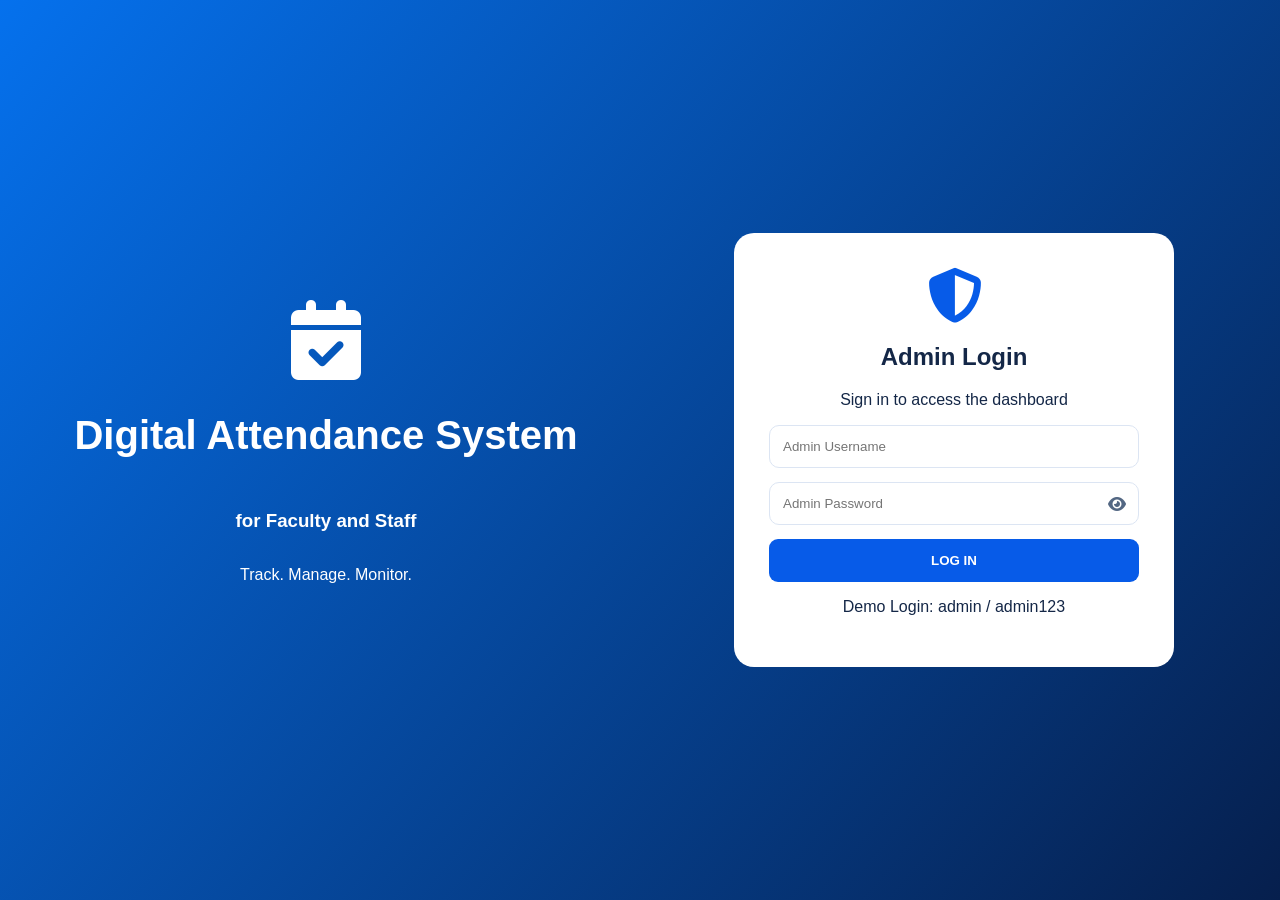
==== index.html @ ff3198ef "Create index.html" ====
<!DOCTYPE html>
<html lang="en">
<head>
<meta charset="UTF-8">
<meta name="viewport" content="width=device-width, initial-scale=1.0">
<title>Digital Attendance System</title>
<link rel="stylesheet" href="https://cdnjs.cloudflare.com/ajax/libs/font-awesome/6.5.0/css/all.min.css">

<style>
*{box-sizing:border-box}
body{margin:0;font-family:Arial;background:#f3f6fc;color:#142747}
button{cursor:pointer;border:0;border-radius:9px;padding:12px;font-weight:bold}
.hidden{display:none!important}
:root{--blue:#075be8;--navy:#071d3b;--border:#dce5f3}

.login-page{min-height:100vh;display:grid;grid-template-columns:1fr 1fr;background:linear-gradient(130deg,#0571ed,#061f4d);padding:24px;gap:24px}
.login-brand{display:flex;flex-direction:column;justify-content:center;align-items:center;text-align:center;color:white;padding:30px}
.login-brand i{font-size:80px}
.login-brand h1{font-size:40px}
.login-card{width:min(440px,100%);background:white;padding:35px;border-radius:20px;text-align:center}
.login-panel{display:flex;align-items:center;justify-content:center}
.field{position:relative;margin:14px 0}
.field input,.field select{width:100%;padding:13px;border:1px solid var(--border);border-radius:10px}
.eye{position:absolute;right:13px;top:14px;cursor:pointer;color:#536783}
.login-submit{width:100%;background:var(--blue);color:white;padding:14px}

.app{min-height:100vh;display:flex}
.sidebar{width:245px;background:var(--navy);color:white;display:flex;flex-direction:column;padding:16px 12px}
.logo{text-align:center;padding:10px 8px 24px}
.logo i{font-size:42px;color:#8dc6ff}
.nav{display:grid;gap:7px}
.nav button{background:transparent;color:white;text-align:left}
.nav button.active,.nav button:hover{background:var(--blue)}
.logout{margin-top:20px}
.main{flex:1;min-width:0}
.topbar{height:62px;background:white;border-bottom:1px solid var(--border);display:flex;justify-content:space-between;align-items:center;padding:0 24px}
.page{padding:24px}
.banner{background:linear-gradient(110deg,#fff,#e2efff);border-radius:16px;padding:25px;margin-bottom:20px}
.stats{display:grid;grid-template-columns:repeat(4,1fr);gap:14px;margin-bottom:20px}
.stat{padding:20px;border-radius:14px;text-align:center;background:#e4efff}
.stat i{font-size:30px;color:var(--blue)}
.stat strong{font-size:28px}
.stat.green{background:#dff7ec}
.stat.red{background:#ffeaec}
.stat.purple{background:#eee7ff}
.quick,.panel{background:white;border:1px solid var(--border);border-radius:14px;padding:22px}
.quick-buttons{display:grid;grid-template-columns:repeat(3,1fr);gap:12px}
.quick-buttons button{background:#eaf2ff;color:#174178}
.form-grid{display:grid;grid-template-columns:1fr 1fr;gap:16px}
.form-label{display:block;font-weight:bold;font-size:13px;margin-bottom:7px}
.actions{margin-top:20px;display:flex;gap:10px}
.primary{background:var(--blue);color:white}
.secondary{background:white;border:1px solid #b9c8dd}
.attendance-box{max-width:800px;margin:30px auto;text-align:center;background:white;border:1px solid var(--border);border-radius:20px;padding:32px}
.clock{font-size:56px;color:var(--blue)}
.time-buttons{display:grid;grid-template-columns:1fr 1fr;gap:14px;margin-top:18px}
.time-buttons button{padding:22px;font-size:20px}
.timein{background:#0ca653;color:white}
.timeout{background:var(--blue);color:white}
.departments{display:grid;grid-template-columns:repeat(3,1fr);gap:16px}
.folder{background:white;border:1px solid var(--border);border-radius:14px;padding:22px;text-align:center}
.folder i{font-size:54px;color:#f2b52c}
.folder:hover{border-color:var(--blue)}
.filter{display:flex;gap:12px;align-items:center;margin:18px 0}
.filter input{padding:10px;border:1px solid var(--border);border-radius:8px}
.back{background:#eaf1ff;color:#164a99}
table{width:100%;border-collapse:collapse;background:white}
th,td{padding:12px;border-bottom:1px solid #e8eef7;text-align:left}
th{background:#eaf2ff}
.table-wrap{overflow-x:auto;border:1px solid var(--border);border-radius:12px}
.empty{text-align:center;padding:25px;color:#72819a}
.toast{position:fixed;right:20px;bottom:20px;background:#09244b;color:white;padding:14px;border-radius:10px}

@media(max-width:900px){
.login-page{grid-template-columns:1fr}
.stats{grid-template-columns:repeat(2,1fr)}
.departments{grid-template-columns:repeat(2,1fr)}
}
@media(max-width:620px){
.app{display:block}
.sidebar{width:100%}
.stats,.departments,.form-grid,.quick-buttons,.time-buttons{grid-template-columns:1fr}
}
</style>
</head>

<body>

<!-- ADMIN LOGIN -->
<section id="loginPage" class="login-page">
<div class="login-brand">
<i class="fa-solid fa-calendar-check"></i>
<h1>Digital Attendance System</h1>
<h3>for Faculty and Staff</h3>
<p>Track. Manage. Monitor.</p>
</div>

<div class="login-panel">
<form id="loginForm" class="login-card">
<i class="fa-solid fa-shield-halved" style="font-size:55px;color:#075be8"></i>
<h2>Admin Login</h2>
<p>Sign in to access the dashboard</p>

<div class="field">
<input id="adminUser" placeholder="Admin Username" required>
</div>

<div class="field">
<input id="adminPass" type="password" placeholder="Admin Password" required>
<i class="fa-solid fa-eye eye" onclick="toggleEye('adminPass',this)"></i>
</div>

<button class="login-submit">LOG IN</button>
<p>Demo Login: admin / admin123</p>
</form>
</div>
</section>

<!-- SYSTEM -->
<section id="app" class="app hidden">

<aside class="sidebar">
<div class="logo">
<i class="fa-solid fa-graduation-cap"></i>
<h3>Digital Attendance System</h3>
<small>Admin Panel</small>
</div>

<nav class="nav">
<button class="active" onclick="showPage('dashboard',this)">🏠 Home</button>
<button onclick="showPage('registration',this)">👤 Employee Registration</button>
<button onclick="showPage('attendance',this)">📋 Attendance Record</button>
<button onclick="showPage('monthly',this)">📅 Monthly Record</button>
<button class="logout" onclick="logout()">🚪 Log Out</button>
</nav>
</aside>

<main class="main">

<header class="topbar">
<strong>Digital Attendance System</strong>
<span id="todayLabel"></span>
</header>

<!-- DASHBOARD -->
<section id="dashboard" class="page">

<div class="banner">
<h1>Welcome, Admin!</h1>
<p>Here's today's attendance overview.</p>
</div>

<div class="stats">
<div class="stat">
<i class="fa-solid fa-users"></i>
<h4>Employees</h4>
<strong id="countEmployees">0</strong>
</div>

<div class="stat green">
<i class="fa-solid fa-circle-check"></i>
<h4>Present</h4>
<strong id="countPresent">0</strong>
</div>

<div class="stat red">
<i class="fa-solid fa-circle-xmark"></i>
<h4>Absent</h4>
<strong id="countAbsent">0</strong>
</div>

<div class="stat purple">
<i class="fa-solid fa-clock"></i>
<h4>On Time</h4>
<strong id="countOnTime">0</strong>
</div>
</div>

<div class="quick">
<h2>Quick Actions</h2>
<div class="quick-buttons">
<button onclick="showPage('registration')">Register Employee</button>
<button onclick="showPage('attendance')">View Attendance</button>
<button onclick="showPage('monthly')">View Monthly Record</button>
</div>
</div>
</section>

<!-- EMPLOYEE REGISTRATION -->
<section id="registration" class="page hidden">

<h1>Employee Registration</h1>
<p>Add new faculty or staff member</p>

<form id="employeeForm" class="panel">

<div class="form-grid">

<div>
<label class="form-label">Employee ID *</label>
<div class="field">
<input id="empId" required placeholder="Enter Employee ID">
</div>
</div>

<div>
<label class="form-label">Full Name *</label>
<div class="field">
<input id="empName" required placeholder="Enter Full Name">
</div>
</div>

<div>
<label class="form-label">Password *</label>
<div class="field">
<input id="empPassword" type="password" required placeholder="Enter Password">
<i class="fa-solid fa-eye eye" onclick="toggleEye('empPassword',this)"></i>
</div>
</div>

<div>
<label class="form-label">Position *</label>
<div class="field">
<select id="empPosition" required>
<option value="">Select Position</option>
<option>Faculty</option>
<option>Staff</option>
</select>
</div>
</div>

<div>
<label class="form-label">Department *</label>
<div class="field">
<select id="empDepartment" required>
<option value="">Select Department</option>
<option>BSCRIM</option>
<option>BSIT</option>
<option>BSHM</option>
<option>BSED</option>
<option>BSBA</option>
<option>BEED</option>
</select>
</div>
</div>

</div>

<div class="actions">
<button class="primary">Save Employee</button>
<button type="reset" class="secondary">Cancel</button>
</div>
</form>
</section>

<!-- TIME IN / TIME OUT -->
<section id="timePage" class="page hidden">
<div class="attendance-box">
<i class="fa-solid fa-clock clock"></i>
<h1>Employee Attendance</h1>
<h3>Time In and Time Out</h3>

<div class="form-grid">
<div class="field">
<input id="timeEmpId" placeholder="Employee ID">
</div>

<div class="field">
<input id="timePassword" type="password" placeholder="Password">
<i class="fa-solid fa-eye eye" onclick="toggleEye('timePassword',this)"></i>
</div>
</div>

<div class="time-buttons">
<button class="timein" onclick="punch('in')">TIME IN</button>
<button class="timeout" onclick="punch('out')">TIME OUT</button>
</div>
</div>
</section>

<!-- ATTENDANCE RECORD -->
<section id="attendance" class="page hidden">
<h1>Attendance Record</h1>
<p>Click a department folder to view its records</p>

<div id="attendanceFolders" class="departments"></div>

<div id="attendanceSub" class="hidden">
<button class="back" onclick="backFolders('attendance')">⬅ Back to Departments</button>

<h2 id="attendanceTitle"></h2>

<div class="filter">
<label>Select Date:</label>
<input id="attendanceDate" type="date" onchange="renderAttendanceTable()">
</div>

<div id="attendanceTable" class="table-wrap"></div>
</div>
</section>

<!-- MONTHLY RECORD -->
<section id="monthly" class="page hidden">
<h1>Monthly Record</h1>
<p>Click a department folder to view monthly attendance</p>

<div id="monthlyFolders" class="departments"></div>

<div id="monthlySub" class="hidden">
<button class="back" onclick="backFolders('monthly')">⬅ Back to Departments</button>

<h2 id="monthlyTitle"></h2>

<div class="filter">
<label>Select Month:</label>
<input id="monthlyDate" type="month" onchange="renderMonthlyTable()">
</div>

<div id="monthlyTable" class="table-wrap"></div>
</div>
</section>

</main>
</section>

<div id="toast" class="toast hidden"></div>

<script>
const DEPARTMENTS=['BSCRIM','BSIT','BSHM','BSED','BSBA','BEED'];

function read(key){
return JSON.parse(localStorage.getItem(key)||'[]');
}

function save(key,value){
localStorage.setItem(key,JSON.stringify(value));
}

let selectedAttendanceDept='';
let selectedMonthlyDept='';

function today(){
let d=new Date();
return d.getFullYear()+'-'+String(d.getMonth()+1).padStart(2,'0')+'-'+String(d.getDate()).padStart(2,'0');
}

document.getElementById('todayLabel').textContent=new Date().toLocaleDateString();
document.getElementById('attendanceDate').value=today();
document.getElementById('monthlyDate').value=today().slice(0,7);

function toast(message){
let t=document.getElementById('toast');
t.textContent=message;
t.classList.remove('hidden');
setTimeout(()=>t.classList.add('hidden'),2500);
}

function toggleEye(id,icon){
let input=document.getElementById(id);
input.type=input.type==='password'?'text':'password';
icon.classList.toggle('fa-eye');
icon.classList.toggle('fa-eye-slash');
}

document.getElementById('loginForm').addEventListener('submit',function(e){
e.preventDefault();

if(document.getElementById('adminUser').value==='admin' &&
document.getElementById('adminPass').value==='admin123'){

document.getElementById('loginPage').classList.add('hidden');
document.getElementById('app').classList.remove('hidden');
refreshDashboard();
toast('Welcome Admin!');

}else{
toast('Invalid username or password');
}
});

function logout(){
document.getElementById('app').classList.add('hidden');
document.getElementById('loginPage').classList.remove('hidden');
document.getElementById('loginForm').reset();
}

function showPage(id,btn){
document.querySelectorAll('.main .page').forEach(p=>p.classList.add('hidden'));
document.getElementById(id).classList.remove('hidden');

document.querySelectorAll('.nav button').forEach(b=>b.classList.remove('active'));
if(btn)btn.classList.add('active');

if(id==='attendance')buildFolders('attendance');
if(id==='monthly')buildFolders('monthly');
if(id==='dashboard')refreshDashboard();
}

document.getElementById('employeeForm').addEventListener('submit',function(e){
e.preventDefault();

let employees=read('das_employees');
let id=document.getElementById('empId').value.trim();

if(employees.some(x=>x.id===id)){
toast('Employee ID already exists');
return;
}

employees.push({
id:id,
name:document.getElementById('empName').value.trim(),
password:document.getElementById('empPassword').value,
position:document.getElementById('empPosition').value,
department:document.getElementById('empDepartment').value
});

save('das_employees',employees);
this.reset();
refreshDashboard();
toast('Employee saved successfully');
});

function buildFolders(type){
let root=document.getElementById(type==='attendance'?'attendanceFolders':'monthlyFolders');

root.innerHTML=DEPARTMENTS.map(dept=>{
let count=read('das_employees').filter(e=>e.department===dept).length;

return `
<button class="folder" onclick="openDepartment('${type}','${dept}')">
<i class="fa-solid fa-folder"></i>
<h3>${dept}</h3>
<p>${count} employee(s)</p>
</button>`;
}).join('');
}

function openDepartment(type,dept){

if(type==='attendance'){
selectedAttendanceDept=dept;

document.getElementById('attendanceFolders').classList.add('hidden');
document.getElementById('attendanceSub').classList.remove('hidden');

document.getElementById('attendanceTitle').textContent=dept+' Attendance Records';

renderAttendanceTable();

}else{
selectedMonthlyDept=dept;

document.getElementById('monthlyFolders').classList.add('hidden');
document.getElementById('monthlySub').classList.remove('hidden');

document.getElementById('monthlyTitle').textContent=dept+' Monthly Attendance';

renderMonthlyTable();
}
}

function backFolders(type){
if(type==='attendance'){
document.getElementById('attendanceSub').classList.add('hidden');
document.getElementById('attendanceFolders').classList.remove('hidden');
}else{
document.getElementById('monthlySub').classList.add('hidden');
document.getElementById('monthlyFolders').classList.remove('hidden');
}
}

function renderAttendanceTable(){
let date=document.getElementById('attendanceDate').value;

let records=read('das_attendance').filter(r=>
r.department===selectedAttendanceDept&&r.date===date
);

displayTable(records,'attendanceTable');
}

function renderMonthlyTable(){
let month=document.getElementById('monthlyDate').value;

let records=read('das_attendance').filter(r=>
r.department===selectedMonthlyDept&&r.date.startsWith(month)
);

displayTable(records,'monthlyTable');
}

function displayTable(records,target){
let container=document.getElementById(target);

if(records.length===0){
container.innerHTML='<div class="empty">No attendance records found.</div>';
return;
}

container.innerHTML=`
<table>
<thead>
<tr>
<th>Employee ID</th>
<th>Full Name</th>
<th>Department</th>
<th>Date</th>
<th>Time In</th>
<th>Time Out</th>
<th>Status</th>
</tr>
</thead>
<tbody>
${records.map(r=>`
<tr>
<td>${r.id}</td>
<td>${r.name}</td>
<td>${r.department}</td>
<td>${r.date}</td>
<td>${r.timeIn||'—'}</td>
<td>${r.timeOut||'—'}</td>
<td>${r.status||'Present'}</td>
</tr>
`).join('')}
</tbody>
</table>`;
}

function punch(kind){

let id=document.getElementById('timeEmpId').value.trim();
let password=document.getElementById('timePassword').value;

let employee=read('das_employees').find(e=>
e.id===id&&e.password===password
);

if(!employee){
toast('Invalid Employee ID or Password');
return;
}

let records=read('das_attendance');
let date=today();

let row=records.find(r=>r.id===id&&r.date===date);

let now=new Date().toLocaleTimeString('en-US',{
hour:'2-digit',
minute:'2-digit',
hour12:true
});

if(kind==='in'){

if(row&&row.timeIn){
toast('Time In already recorded');
return;
}

if(!row){
row={
id:employee.id,
name:employee.name,
department:employee.department,
date:date,
timeIn:'',
timeOut:'',
status:'Present'
};
records.push(row);
}

row.timeIn=now;
row.status='Present';
toast('Time In recorded: '+now);

}else{

if(!row||!row.timeIn){
toast('Please Time In first');
return;
}

if(row.timeOut){
toast('Time Out already recorded');
return;
}

row.timeOut=now;
toast('Time Out recorded: '+now);
}

save('das_attendance',records);
refreshDashboard();
}

function refreshDashboard(){

let employees=read('das_employees');
let records=read('das_attendance').filter(r=>r.date===today());

let present=records.filter(r=>r.timeIn).length;

document.getElementById('countEmployees').textContent=employees.length;
document.getElementById('countPresent').textContent=present;
document.getElementById('countAbsent').textContent=Math.max(0,employees.length-present);
document.getElementById('countOnTime').textContent=present;
}
</script>

</body>
</html>
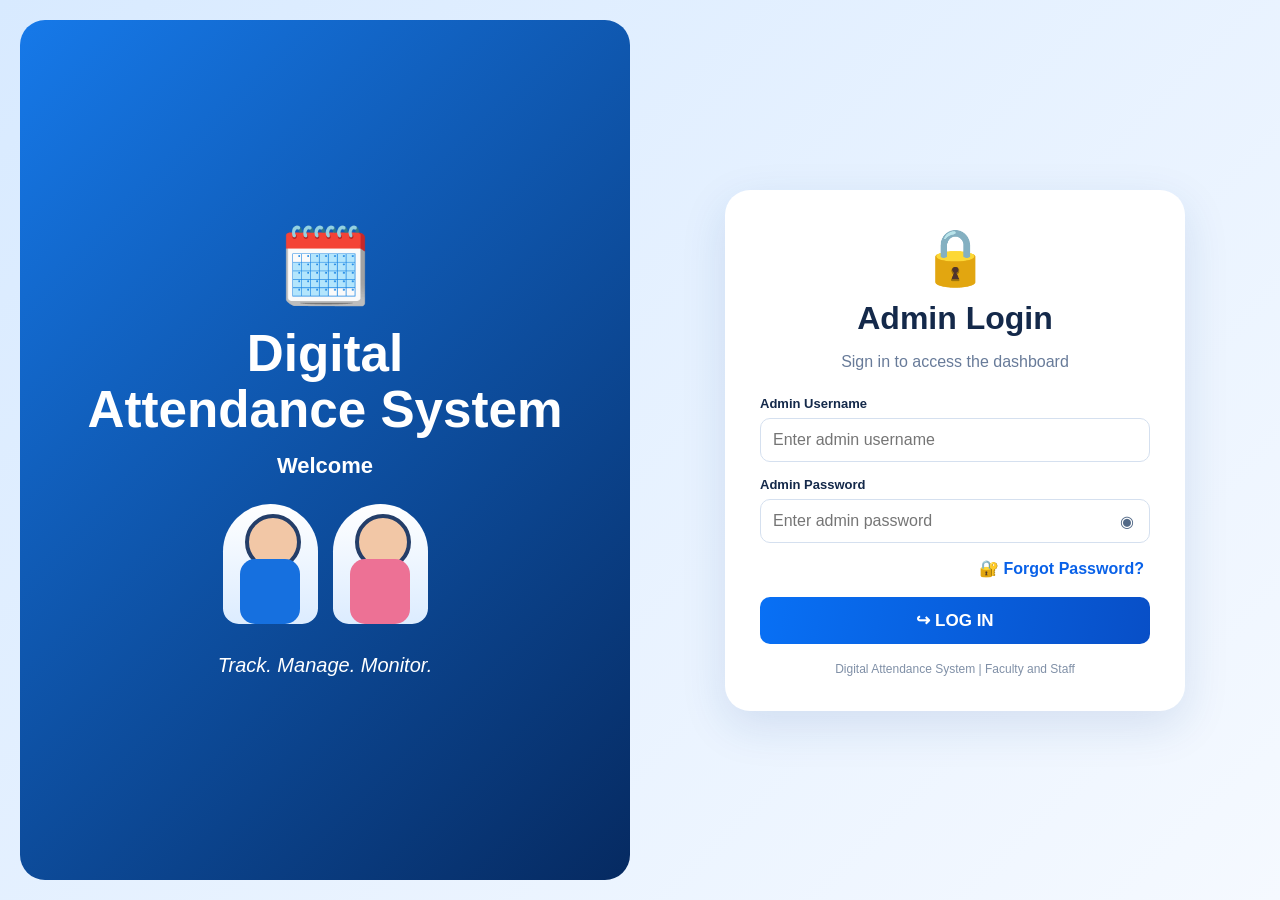
==== commit 2289a63f: "Update index.html" ====
--- a/index.html
+++ b/index.html
@@ -4,610 +4,1742 @@
 <meta charset="UTF-8">
 <meta name="viewport" content="width=device-width, initial-scale=1.0">
 <title>Digital Attendance System</title>
-<link rel="stylesheet" href="https://cdnjs.cloudflare.com/ajax/libs/font-awesome/6.5.0/css/all.min.css">
 
 <style>
-*{box-sizing:border-box}
-body{margin:0;font-family:Arial;background:#f3f6fc;color:#142747}
-button{cursor:pointer;border:0;border-radius:9px;padding:12px;font-weight:bold}
-.hidden{display:none!important}
-:root{--blue:#075be8;--navy:#071d3b;--border:#dce5f3}
-
-.login-page{min-height:100vh;display:grid;grid-template-columns:1fr 1fr;background:linear-gradient(130deg,#0571ed,#061f4d);padding:24px;gap:24px}
-.login-brand{display:flex;flex-direction:column;justify-content:center;align-items:center;text-align:center;color:white;padding:30px}
-.login-brand i{font-size:80px}
-.login-brand h1{font-size:40px}
-.login-card{width:min(440px,100%);background:white;padding:35px;border-radius:20px;text-align:center}
-.login-panel{display:flex;align-items:center;justify-content:center}
-.field{position:relative;margin:14px 0}
-.field input,.field select{width:100%;padding:13px;border:1px solid var(--border);border-radius:10px}
-.eye{position:absolute;right:13px;top:14px;cursor:pointer;color:#536783}
-.login-submit{width:100%;background:var(--blue);color:white;padding:14px}
-
-.app{min-height:100vh;display:flex}
-.sidebar{width:245px;background:var(--navy);color:white;display:flex;flex-direction:column;padding:16px 12px}
-.logo{text-align:center;padding:10px 8px 24px}
-.logo i{font-size:42px;color:#8dc6ff}
-.nav{display:grid;gap:7px}
-.nav button{background:transparent;color:white;text-align:left}
-.nav button.active,.nav button:hover{background:var(--blue)}
-.logout{margin-top:20px}
-.main{flex:1;min-width:0}
-.topbar{height:62px;background:white;border-bottom:1px solid var(--border);display:flex;justify-content:space-between;align-items:center;padding:0 24px}
-.page{padding:24px}
-.banner{background:linear-gradient(110deg,#fff,#e2efff);border-radius:16px;padding:25px;margin-bottom:20px}
-.stats{display:grid;grid-template-columns:repeat(4,1fr);gap:14px;margin-bottom:20px}
-.stat{padding:20px;border-radius:14px;text-align:center;background:#e4efff}
-.stat i{font-size:30px;color:var(--blue)}
-.stat strong{font-size:28px}
-.stat.green{background:#dff7ec}
-.stat.red{background:#ffeaec}
-.stat.purple{background:#eee7ff}
-.quick,.panel{background:white;border:1px solid var(--border);border-radius:14px;padding:22px}
-.quick-buttons{display:grid;grid-template-columns:repeat(3,1fr);gap:12px}
-.quick-buttons button{background:#eaf2ff;color:#174178}
-.form-grid{display:grid;grid-template-columns:1fr 1fr;gap:16px}
-.form-label{display:block;font-weight:bold;font-size:13px;margin-bottom:7px}
-.actions{margin-top:20px;display:flex;gap:10px}
-.primary{background:var(--blue);color:white}
-.secondary{background:white;border:1px solid #b9c8dd}
-.attendance-box{max-width:800px;margin:30px auto;text-align:center;background:white;border:1px solid var(--border);border-radius:20px;padding:32px}
-.clock{font-size:56px;color:var(--blue)}
-.time-buttons{display:grid;grid-template-columns:1fr 1fr;gap:14px;margin-top:18px}
-.time-buttons button{padding:22px;font-size:20px}
-.timein{background:#0ca653;color:white}
-.timeout{background:var(--blue);color:white}
-.departments{display:grid;grid-template-columns:repeat(3,1fr);gap:16px}
-.folder{background:white;border:1px solid var(--border);border-radius:14px;padding:22px;text-align:center}
-.folder i{font-size:54px;color:#f2b52c}
-.folder:hover{border-color:var(--blue)}
-.filter{display:flex;gap:12px;align-items:center;margin:18px 0}
-.filter input{padding:10px;border:1px solid var(--border);border-radius:8px}
-.back{background:#eaf1ff;color:#164a99}
-table{width:100%;border-collapse:collapse;background:white}
-th,td{padding:12px;border-bottom:1px solid #e8eef7;text-align:left}
-th{background:#eaf2ff}
-.table-wrap{overflow-x:auto;border:1px solid var(--border);border-radius:12px}
-.empty{text-align:center;padding:25px;color:#72819a}
-.toast{position:fixed;right:20px;bottom:20px;background:#09244b;color:white;padding:14px;border-radius:10px}
-
-@media(max-width:900px){
-.login-page{grid-template-columns:1fr}
-.stats{grid-template-columns:repeat(2,1fr)}
-.departments{grid-template-columns:repeat(2,1fr)}
-}
-@media(max-width:620px){
-.app{display:block}
-.sidebar{width:100%}
-.stats,.departments,.form-grid,.quick-buttons,.time-buttons{grid-template-columns:1fr}
+:root {
+    --blue: #0961e8;
+    --dark: #082650;
+    --green: #12a653;
+    --red: #e5394f;
+    --purple: #7444e8;
+    --bg: #f3f7fd;
+    --text: #14294a;
+}
+
+* {
+    box-sizing: border-box;
+}
+
+body {
+    margin: 0;
+    font-family: "Segoe UI", Arial, sans-serif;
+    background: var(--bg);
+    color: var(--text);
+}
+
+button, input, select {
+    font: inherit;
+}
+
+button {
+    cursor: pointer;
+}
+
+input, select {
+    width: 100%;
+    padding: 12px;
+    border: 1px solid #d5e0ef;
+    border-radius: 10px;
+    background: white;
+}
+
+.hidden {
+    display: none !important;
+}
+
+/* LOGIN PAGE */
+
+.login-wrap {
+    min-height: 100vh;
+    padding: 20px;
+    display: grid;
+    grid-template-columns: 1fr 1fr;
+    gap: 20px;
+    background: linear-gradient(135deg, #d8eaff, #f5f9ff);
+}
+
+.hero {
+    min-height: 600px;
+    border-radius: 25px;
+    background: linear-gradient(135deg, #1679e9, #062a61);
+    display: flex;
+    justify-content: center;
+    align-items: center;
+    text-align: center;
+    color: white;
+    padding: 30px;
+    position: relative;
+    overflow: hidden;
+}
+
+.hero h1 {
+    font-size: clamp(35px, 4vw, 58px);
+    line-height: 1.1;
+    margin: 15px 0;
+}
+
+.hero-icon {
+    font-size: 75px;
+}
+
+.hero .welcome {
+    font-size: 22px;
+    font-weight: bold;
+}
+
+.hero .track {
+    font-size: 20px;
+    font-style: italic;
+    margin-top: 30px;
+}
+
+.people {
+    display: flex;
+    justify-content: center;
+    gap: 15px;
+    margin-top: 25px;
+}
+
+.person {
+    width: 95px;
+    height: 120px;
+    border-radius: 60px 60px 20px 20px;
+    background: linear-gradient(#fff, #dcecff);
+    position: relative;
+}
+
+.person:before {
+    content: "";
+    position: absolute;
+    width: 48px;
+    height: 48px;
+    background: #f2c7a6;
+    border: 4px solid #243e69;
+    border-radius: 50%;
+    top: 10px;
+    left: 22px;
+}
+
+.person:after {
+    content: "";
+    position: absolute;
+    width: 60px;
+    height: 65px;
+    background: #1670df;
+    border-radius: 15px;
+    bottom: 0;
+    left: 17px;
+}
+
+.person.girl:after {
+    background: #ed7195;
+}
+
+.login-panel {
+    display: flex;
+    justify-content: center;
+    align-items: center;
+}
+
+.login-card {
+    background: white;
+    width: min(100%, 460px);
+    padding: 35px;
+    border-radius: 25px;
+    box-shadow: 0 15px 45px #174b8c20;
+}
+
+.shield {
+    font-size: 55px;
+    text-align: center;
+    margin-bottom: 10px;
+}
+
+.login-card h2 {
+    text-align: center;
+    font-size: 32px;
+    margin: 0;
+}
+
+.sub {
+    text-align: center;
+    color: #687b99;
+    margin-bottom: 25px;
+}
+
+.field {
+    margin-bottom: 15px;
+}
+
+.field label {
+    display: block;
+    font-size: 13px;
+    font-weight: bold;
+    margin-bottom: 7px;
+}
+
+.password-wrap {
+    position: relative;
+}
+
+.password-wrap input {
+    padding-right: 45px;
+}
+
+.eye {
+    position: absolute;
+    right: 10px;
+    top: 50%;
+    transform: translateY(-50%);
+    border: none;
+    background: transparent;
+    color: #526987;
+}
+
+.forgot {
+    text-align: right;
+    margin-bottom: 18px;
+}
+
+.forgot button {
+    background: none;
+    border: none;
+    color: var(--blue);
+    font-weight: bold;
+}
+
+.primary {
+    background: linear-gradient(100deg, #0870f5, #084fc7);
+    color: white;
+    border: none;
+    border-radius: 10px;
+    padding: 13px 18px;
+    font-weight: bold;
+}
+
+.login-submit {
+    width: 100%;
+    font-size: 17px;
+}
+
+.hint {
+    text-align: center;
+    color: #8090a7;
+    font-size: 12px;
+    margin-top: 18px;
+}
+
+/* DASHBOARD */
+
+.app {
+    min-height: 100vh;
+    display: grid;
+    grid-template-columns: 240px 1fr;
+}
+
+.sidebar {
+    background: linear-gradient(180deg, #071d3d, #092a55);
+    color: white;
+    padding: 20px 12px;
+    display: flex;
+    flex-direction: column;
+}
+
+.brand {
+    text-align: center;
+    padding-bottom: 20px;
+    border-bottom: 1px solid #ffffff20;
+}
+
+.brand-icon {
+    font-size: 40px;
+}
+
+.brand h2 {
+    font-size: 19px;
+}
+
+.brand small {
+    color: #a8c5ee;
+}
+
+.nav {
+    display: grid;
+    gap: 7px;
+    margin-top: 20px;
+}
+
+.nav button {
+    background: transparent;
+    color: #d8e6ff;
+    text-align: left;
+    padding: 13px;
+    border: none;
+    border-radius: 10px;
+}
+
+.nav button.active,
+.nav button:hover {
+    background: var(--blue);
+    color: white;
+}
+
+.sidebar-bottom {
+    margin-top: auto;
+    padding-top: 20px;
+}
+
+.profile {
+    margin-bottom: 15px;
+}
+
+.logout {
+    background: transparent;
+    color: white;
+    border: none;
+    padding: 12px;
+}
+
+.main {
+    padding: 22px;
+    min-width: 0;
+}
+
+.topbar {
+    display: flex;
+    justify-content: space-between;
+    align-items: center;
+    margin-bottom: 20px;
+}
+
+.topbar h1 {
+    font-size: 29px;
+    margin: 0 0 5px;
+}
+
+.topbar p {
+    color: #687b99;
+    margin: 0;
+}
+
+.banner {
+    background: linear-gradient(110deg, #e4f1ff, #f8fbff);
+    border: 1px solid #e0ecfb;
+    border-radius: 18px;
+    padding: 20px;
+    margin-bottom: 18px;
+}
+
+.banner h2 {
+    margin: 0 0 7px;
+}
+
+.banner p {
+    margin: 0;
+    color: #687b99;
+}
+
+/* DASHBOARD STATISTICS */
+
+.stats {
+    display: grid;
+    grid-template-columns: repeat(4, 1fr);
+    gap: 14px;
+    margin-bottom: 18px;
+}
+
+.stat {
+    padding: 18px;
+    border-radius: 15px;
+    text-align: center;
+}
+
+.stat .symbol {
+    font-size: 28px;
+}
+
+.stat .label {
+    font-size: 13px;
+    font-weight: bold;
+}
+
+.stat .number {
+    font-size: 28px;
+    font-weight: 850;
+}
+
+.stat.blue {
+    background: #e3efff;
+    color: #075bc9;
+}
+
+.stat.green {
+    background: #dcf7e9;
+    color: #078743;
+}
+
+.stat.red {
+    background: #ffeaed;
+    color: #d92e46;
+}
+
+.stat.purple {
+    background: #eee7ff;
+    color: #7040d7;
+}
+
+.dashboard-grid {
+    display: grid;
+    grid-template-columns: 1fr 1fr;
+    gap: 16px;
+}
+
+.panel {
+    background: white;
+    border: 1px solid #e2ebf7;
+    border-radius: 17px;
+    padding: 20px;
+}
+
+.panel h3 {
+    margin-top: 0;
+}
+
+/* PRESENT AND ABSENT CHART */
+
+.attendance-chart {
+    display: flex;
+    align-items: center;
+    justify-content: center;
+    gap: 25px;
+    min-height: 190px;
+}
+
+.donut {
+    width: 150px;
+    height: 150px;
+    border-radius: 50%;
+    display: grid;
+    place-items: center;
+    position: relative;
+}
+
+.donut:before {
+    content: "";
+    position: absolute;
+    inset: 20px;
+    background: white;
+    border-radius: 50%;
+}
+
+.donut-center {
+    position: relative;
+    text-align: center;
+}
+
+.donut-center strong {
+    display: block;
+    font-size: 25px;
+}
+
+.donut-center span {
+    font-size: 12px;
+    color: #687b99;
+}
+
+.legend {
+    display: grid;
+    gap: 13px;
+    font-size: 13px;
+    font-weight: bold;
+}
+
+.legend span {
+    display: flex;
+    align-items: center;
+    gap: 8px;
+}
+
+.dot {
+    width: 11px;
+    height: 11px;
+    border-radius: 50%;
+}
+
+.dot.blue {
+    background: var(--blue);
+}
+
+.dot.red {
+    background: var(--red);
+}
+
+/* QUICK ACTIONS */
+
+.quick-actions {
+    display: grid;
+    gap: 10px;
+}
+
+.quick-actions button {
+    padding: 12px;
+    border-radius: 10px;
+    background: white;
+    color: #16365f;
+    border: 1px solid #8bb9f6;
+    font-weight: bold;
+}
+
+.quick-actions button:first-child {
+    background: var(--blue);
+    color: white;
+}
+
+/* PAGES */
+
+.page {
+    display: none;
+}
+
+.page.active {
+    display: block;
+}
+
+.section-head {
+    display: flex;
+    justify-content: space-between;
+    align-items: center;
+    margin-bottom: 18px;
+}
+
+.section-head h2 {
+    margin: 0;
+}
+
+.section-head p {
+    color: #687b99;
+}
+
+.folders {
+    display: grid;
+    grid-template-columns: repeat(3, 1fr);
+    gap: 14px;
+}
+
+.folder {
+    background: white;
+    border: 1px solid #e1eaf6;
+    border-radius: 15px;
+    padding: 20px;
+    text-align: left;
+    color: var(--text);
+}
+
+.folder:hover {
+    border-color: #83b7ff;
+}
+
+.folder-icon {
+    font-size: 32px;
+}
+
+.folder h3 {
+    margin: 10px 0 5px;
+}
+
+.folder p {
+    color: #687b99;
+    font-size: 13px;
+}
+
+.form-card {
+    max-width: 850px;
+    background: white;
+    border: 1px solid #e1eaf6;
+    border-radius: 17px;
+    padding: 24px;
+}
+
+.form-grid {
+    display: grid;
+    grid-template-columns: 1fr 1fr;
+    gap: 15px;
+}
+
+.form-actions {
+    display: flex;
+    gap: 10px;
+    margin-top: 18px;
+}
+
+.secondary {
+    background: white;
+    border: 1px solid #d4e1f1;
+    color: #214268;
+    border-radius: 10px;
+    padding: 11px 14px;
+    font-weight: bold;
+}
+
+/* TABLE */
+
+.toolbar {
+    display: flex;
+    gap: 10px;
+    align-items: center;
+    flex-wrap: wrap;
+    margin-bottom: 16px;
+}
+
+.toolbar input {
+    max-width: 220px;
+}
+
+.table-wrap {
+    overflow: auto;
+    background: white;
+    border: 1px solid #e2ebf7;
+    border-radius: 14px;
+}
+
+table {
+    border-collapse: collapse;
+    width: 100%;
+    min-width: 700px;
+}
+
+th, td {
+    text-align: left;
+    padding: 13px;
+    border-bottom: 1px solid #edf2f8;
+    font-size: 13px;
+}
+
+th {
+    background: #f5f8fd;
+    color: #506582;
+}
+
+.status {
+    padding: 5px 9px;
+    border-radius: 30px;
+    font-size: 12px;
+    font-weight: bold;
+}
+
+.status.present {
+    background: #ddf8e8;
+    color: #078742;
+}
+
+.status.absent {
+    background: #ffeaed;
+    color: #d92e46;
+}
+
+.empty {
+    text-align: center;
+    color: #8291a7;
+    padding: 35px !important;
+}
+
+/* TIME IN / OUT */
+
+.time-card {
+    max-width: 850px;
+    margin: auto;
+    background: white;
+    border: 1px solid #e1eaf6;
+    border-radius: 22px;
+    padding: 30px;
+    text-align: center;
+}
+
+.time-card h2 {
+    font-size: 32px;
+    margin: 0 0 6px;
+}
+
+.time-grid {
+    display: grid;
+    grid-template-columns: 1fr 1fr;
+    gap: 15px;
+    text-align: left;
+}
+
+.time-buttons {
+    display: grid;
+    grid-template-columns: 1fr 1fr;
+    gap: 14px;
+    margin-top: 20px;
+}
+
+.time-buttons button {
+    padding: 20px;
+    font-size: 20px;
+    border-radius: 13px;
+    color: white;
+    font-weight: bold;
+}
+
+.time-in {
+    background: linear-gradient(100deg, #13ad55, #078b3e);
+}
+
+.time-out {
+    background: linear-gradient(100deg, #0870f5, #084fc7);
+}
+
+.toast {
+    position: fixed;
+    right: 20px;
+    bottom: 20px;
+    background: #092a55;
+    color: white;
+    padding: 14px 18px;
+    border-radius: 12px;
+}
+
+@media(max-width:950px) {
+    .login-wrap {
+        grid-template-columns: 1fr;
+    }
+
+    .hero {
+        min-height: 400px;
+    }
+
+    .app {
+        grid-template-columns: 190px 1fr;
+    }
+
+    .stats {
+        grid-template-columns: repeat(2, 1fr);
+    }
+
+    .dashboard-grid {
+        grid-template-columns: 1fr;
+    }
+
+    .folders {
+        grid-template-columns: repeat(2, 1fr);
+    }
+}
+
+@media(max-width:620px) {
+    .app {
+        display: block;
+    }
+
+    .sidebar {
+        min-height: auto;
+    }
+
+    .nav {
+        display: flex;
+        overflow: auto;
+    }
+
+    .nav button {
+        white-space: nowrap;
+    }
+
+    .sidebar-bottom {
+        display: none;
+    }
+
+    .main {
+        padding: 13px;
+    }
+
+    .form-grid,
+    .time-grid,
+    .time-buttons {
+        grid-template-columns: 1fr;
+    }
+
+    .folders {
+        grid-template-columns: 1fr 1fr;
+    }
+
+    .attendance-chart {
+        flex-wrap: wrap;
+    }
 }
 </style>
 </head>
 
 <body>
 
-<!-- ADMIN LOGIN -->
-<section id="loginPage" class="login-page">
-<div class="login-brand">
-<i class="fa-solid fa-calendar-check"></i>
-<h1>Digital Attendance System</h1>
-<h3>for Faculty and Staff</h3>
-<p>Track. Manage. Monitor.</p>
+<!-- LOGIN -->
+
+<div id="loginView" class="login-wrap">
+
+    <section class="hero">
+        <div>
+            <div class="hero-icon">🗓️</div>
+
+            <h1>Digital<br>Attendance System</h1>
+
+            <div class="welcome">Welcome</div>
+
+            <div class="people">
+                <div class="person"></div>
+                <div class="person girl"></div>
+            </div>
+
+            <div class="track">Track. Manage. Monitor.</div>
+        </div>
+    </section>
+
+    <section class="login-panel">
+        <div class="login-card">
+
+            <div class="shield">🔒</div>
+
+            <h2>Admin Login</h2>
+            <p class="sub">Sign in to access the dashboard</p>
+
+            <form id="loginForm">
+
+                <div class="field">
+                    <label>Admin Username</label>
+                    <input id="adminUsername"
+                           placeholder="Enter admin username"
+                           required>
+                </div>
+
+                <div class="field">
+                    <label>Admin Password</label>
+
+                    <div class="password-wrap">
+                        <input id="adminPassword"
+                               type="password"
+                               placeholder="Enter admin password"
+                               required>
+
+                        <button class="eye"
+                                type="button"
+                                data-eye="adminPassword">◉</button>
+                    </div>
+                </div>
+
+                <div class="forgot">
+                    <button type="button" id="forgotBtn">
+                        🔐 Forgot Password?
+                    </button>
+                </div>
+
+                <button class="primary login-submit" type="submit">
+                    ↪ LOG IN
+                </button>
+
+            </form>
+
+            <div class="hint">
+                Digital Attendance System | Faculty and Staff
+            </div>
+
+        </div>
+    </section>
+
 </div>
 
-<div class="login-panel">
-<form id="loginForm" class="login-card">
-<i class="fa-solid fa-shield-halved" style="font-size:55px;color:#075be8"></i>
-<h2>Admin Login</h2>
-<p>Sign in to access the dashboard</p>
-
-<div class="field">
-<input id="adminUser" placeholder="Admin Username" required>
+<!-- DASHBOARD -->
+
+<div id="appView" class="app hidden">
+
+    <aside class="sidebar">
+
+        <div class="brand">
+            <div class="brand-icon">🎓</div>
+            <h2>Digital Attendance<br>System</h2>
+            <small>Admin Panel</small>
+        </div>
+
+        <nav class="nav">
+
+            <button class="active" data-page="home">⌂ Home</button>
+
+            <button data-page="register">♟ Employee Registration</button>
+
+            <button data-page="attendance">▣ Attendance Record</button>
+
+            <button data-page="monthly">▦ Monthly Record</button>
+
+            <button data-page="time">◷ Employee Time In/Out</button>
+
+        </nav>
+
+        <div class="sidebar-bottom">
+            <div class="profile">👤 Welcome, Admin</div>
+            <button class="logout" id="logoutBtn">↪ Log Out</button>
+        </div>
+
+    </aside>
+
+    <main class="main">
+
+        <header class="topbar">
+
+            <div>
+                <h1 id="pageWelcome">Welcome, Admin!</h1>
+                <p id="pageSubtitle">Here's today's attendance overview.</p>
+            </div>
+
+            <div>📅 <span id="todayLabel"></span> 🔔</div>
+
+        </header>
+
+        <!-- HOME -->
+
+        <section id="homePage" class="page active">
+
+            <div class="banner">
+                <h2>Today's Attendance</h2>
+                <p>Here’s your daily attendance overview.</p>
+            </div>
+
+            <div class="stats">
+
+                <div class="stat blue">
+                    <div class="symbol">👥</div>
+                    <div class="label">Employees</div>
+                    <div class="number" id="employeeCount">0</div>
+                </div>
+
+                <div class="stat green">
+                    <div class="symbol">✔</div>
+                    <div class="label">Present</div>
+                    <div class="number" id="presentCount">0</div>
+                </div>
+
+                <div class="stat red">
+                    <div class="symbol">✖</div>
+                    <div class="label">Absent</div>
+                    <div class="number" id="absentCount">0</div>
+                </div>
+
+                <div class="stat purple">
+                    <div class="symbol">◷</div>
+                    <div class="label">On Time</div>
+                    <div class="number" id="onTimeCount">0</div>
+                </div>
+
+            </div>
+
+            <div class="dashboard-grid">
+
+                <div class="panel">
+
+                    <h3>Today's Attendance</h3>
+
+                    <div class="attendance-chart">
+
+                        <div class="donut" id="donut">
+                            <div class="donut-center">
+                                <strong id="presentPercent">0%</strong>
+                                <span>Present</span>
+                            </div>
+                        </div>
+
+                        <div class="legend">
+                            <span>
+                                <i class="dot blue"></i>
+                                Present (<b id="legendPresent">0</b>)
+                            </span>
+
+                            <span>
+                                <i class="dot red"></i>
+                                Absent (<b id="legendAbsent">0</b>)
+                            </span>
+                        </div>
+
+                    </div>
+
+                </div>
+
+                <div class="panel">
+
+                    <h3>Quick Actions</h3>
+
+                    <div class="quick-actions">
+
+                        <button data-go="register">＋ Register Employee</button>
+
+                        <button data-go="attendance">▣ View Attendance</button>
+
+                        <button data-go="monthly">▦ View Monthly Record</button>
+
+                        <button data-go="time">◷ Employee Time In / Out</button>
+
+                    </div>
+
+                </div>
+
+            </div>
+
+        </section>
+
+        <!-- EMPLOYEE REGISTRATION -->
+
+        <section id="registerPage" class="page">
+
+            <div class="section-head">
+                <div>
+                    <h2>Employee Registration</h2>
+                    <p>Register faculty or staff member.</p>
+                </div>
+            </div>
+
+            <div class="form-card">
+
+                <form id="employeeForm">
+
+                    <div class="form-grid">
+
+                        <div class="field">
+                            <label>Employee ID *</label>
+                            <input id="employeeId" placeholder="Enter Employee ID" required>
+                        </div>
+
+                        <div class="field">
+                            <label>Full Name *</label>
+                            <input id="employeeName" placeholder="Enter Full Name" required>
+                        </div>
+
+                        <div class="field">
+                            <label>Password *</label>
+
+                            <div class="password-wrap">
+                                <input id="employeePassword"
+                                       type="password"
+                                       placeholder="Create Password"
+                                       required>
+
+                                <button class="eye"
+                                        type="button"
+                                        data-eye="employeePassword">◉</button>
+                            </div>
+                        </div>
+
+                        <div class="field">
+                            <label>Position *</label>
+
+                            <select id="employeePosition" required>
+                                <option value="">Select Position</option>
+                                <option>Faculty</option>
+                                <option>Staff</option>
+                            </select>
+                        </div>
+
+                        <div class="field">
+                            <label>Department *</label>
+
+                            <select id="employeeDepartment" required>
+                                <option value="">Select Department</option>
+                                <option>BSCRIM</option>
+                                <option>BSIT</option>
+                                <option>BSHM</option>
+                                <option>BSED</option>
+                                <option>BSBA</option>
+                                <option>BEED</option>
+                            </select>
+                        </div>
+
+                    </div>
+
+                    <div class="form-actions">
+                        <button class="primary" type="submit">▣ Save Employee</button>
+                        <button class="secondary" type="reset">↺ Cancel</button>
+                    </div>
+
+                </form>
+
+            </div>
+
+        </section>
+
+        <!-- ATTENDANCE RECORD -->
+
+        <section id="attendancePage" class="page">
+
+            <div class="section-head">
+                <div>
+                    <h2>Attendance Record</h2>
+                    <p>Select department folder.</p>
+                </div>
+
+                <button class="secondary" data-go="home">← Dashboard</button>
+            </div>
+
+            <div id="attendanceFolders" class="folders"></div>
+
+            <div id="attendanceDetail" class="hidden"></div>
+
+        </section>
+
+        <!-- MONTHLY RECORD -->
+
+        <section id="monthlyPage" class="page">
+
+            <div class="section-head">
+                <div>
+                    <h2>Monthly Record</h2>
+                    <p>Choose a department to view monthly attendance.</p>
+                </div>
+
+                <button class="secondary" data-go="home">← Dashboard</button>
+            </div>
+
+            <div id="monthlyFolders" class="folders"></div>
+
+            <div id="monthlyDetail" class="hidden"></div>
+
+        </section>
+
+        <!-- TIME IN / TIME OUT -->
+
+        <section id="timePage" class="page">
+
+            <div class="time-card">
+
+                <div style="font-size:48px;color:#0961e8">◷</div>
+
+                <h2>Employee Attendance</h2>
+
+                <p class="sub">Time In and Time Out</p>
+
+                <div class="time-grid">
+
+                    <div class="field">
+                        <label>Employee ID</label>
+                        <input id="punchId" placeholder="Enter Employee ID">
+                    </div>
+
+                    <div class="field">
+                        <label>Password</label>
+
+                        <div class="password-wrap">
+                            <input id="punchPassword"
+                                   type="password"
+                                   placeholder="Enter Password">
+
+                            <button class="eye"
+                                    type="button"
+                                    data-eye="punchPassword">◉</button>
+                        </div>
+                    </div>
+
+                </div>
+
+                <div class="time-buttons">
+
+                    <button class="time-in" id="timeInBtn">
+                        ↻ TIME IN
+                    </button>
+
+                    <button class="time-out" id="timeOutBtn">
+                        ↪ TIME OUT
+                    </button>
+
+                </div>
+
+                <p style="font-weight:bold;font-style:italic;margin-top:20px">
+                    Be On Time. Be Productive.
+                </p>
+
+            </div>
+
+        </section>
+
+    </main>
+
 </div>
 
-<div class="field">
-<input id="adminPass" type="password" placeholder="Admin Password" required>
-<i class="fa-solid fa-eye eye" onclick="toggleEye('adminPass',this)"></i>
-</div>
-
-<button class="login-submit">LOG IN</button>
-<p>Demo Login: admin / admin123</p>
-</form>
-</div>
-</section>
-
-<!-- SYSTEM -->
-<section id="app" class="app hidden">
-
-<aside class="sidebar">
-<div class="logo">
-<i class="fa-solid fa-graduation-cap"></i>
-<h3>Digital Attendance System</h3>
-<small>Admin Panel</small>
-</div>
-
-<nav class="nav">
-<button class="active" onclick="showPage('dashboard',this)">🏠 Home</button>
-<button onclick="showPage('registration',this)">👤 Employee Registration</button>
-<button onclick="showPage('attendance',this)">📋 Attendance Record</button>
-<button onclick="showPage('monthly',this)">📅 Monthly Record</button>
-<button class="logout" onclick="logout()">🚪 Log Out</button>
-</nav>
-</aside>
-
-<main class="main">
-
-<header class="topbar">
-<strong>Digital Attendance System</strong>
-<span id="todayLabel"></span>
-</header>
-
-<!-- DASHBOARD -->
-<section id="dashboard" class="page">
-
-<div class="banner">
-<h1>Welcome, Admin!</h1>
-<p>Here's today's attendance overview.</p>
-</div>
-
-<div class="stats">
-<div class="stat">
-<i class="fa-solid fa-users"></i>
-<h4>Employees</h4>
-<strong id="countEmployees">0</strong>
-</div>
-
-<div class="stat green">
-<i class="fa-solid fa-circle-check"></i>
-<h4>Present</h4>
-<strong id="countPresent">0</strong>
-</div>
-
-<div class="stat red">
-<i class="fa-solid fa-circle-xmark"></i>
-<h4>Absent</h4>
-<strong id="countAbsent">0</strong>
-</div>
-
-<div class="stat purple">
-<i class="fa-solid fa-clock"></i>
-<h4>On Time</h4>
-<strong id="countOnTime">0</strong>
-</div>
-</div>
-
-<div class="quick">
-<h2>Quick Actions</h2>
-<div class="quick-buttons">
-<button onclick="showPage('registration')">Register Employee</button>
-<button onclick="showPage('attendance')">View Attendance</button>
-<button onclick="showPage('monthly')">View Monthly Record</button>
-</div>
-</div>
-</section>
-
-<!-- EMPLOYEE REGISTRATION -->
-<section id="registration" class="page hidden">
-
-<h1>Employee Registration</h1>
-<p>Add new faculty or staff member</p>
-
-<form id="employeeForm" class="panel">
-
-<div class="form-grid">
-
-<div>
-<label class="form-label">Employee ID *</label>
-<div class="field">
-<input id="empId" required placeholder="Enter Employee ID">
-</div>
-</div>
-
-<div>
-<label class="form-label">Full Name *</label>
-<div class="field">
-<input id="empName" required placeholder="Enter Full Name">
-</div>
-</div>
-
-<div>
-<label class="form-label">Password *</label>
-<div class="field">
-<input id="empPassword" type="password" required placeholder="Enter Password">
-<i class="fa-solid fa-eye eye" onclick="toggleEye('empPassword',this)"></i>
-</div>
-</div>
-
-<div>
-<label class="form-label">Position *</label>
-<div class="field">
-<select id="empPosition" required>
-<option value="">Select Position</option>
-<option>Faculty</option>
-<option>Staff</option>
-</select>
-</div>
-</div>
-
-<div>
-<label class="form-label">Department *</label>
-<div class="field">
-<select id="empDepartment" required>
-<option value="">Select Department</option>
-<option>BSCRIM</option>
-<option>BSIT</option>
-<option>BSHM</option>
-<option>BSED</option>
-<option>BSBA</option>
-<option>BEED</option>
-</select>
-</div>
-</div>
-
-</div>
-
-<div class="actions">
-<button class="primary">Save Employee</button>
-<button type="reset" class="secondary">Cancel</button>
-</div>
-</form>
-</section>
-
-<!-- TIME IN / TIME OUT -->
-<section id="timePage" class="page hidden">
-<div class="attendance-box">
-<i class="fa-solid fa-clock clock"></i>
-<h1>Employee Attendance</h1>
-<h3>Time In and Time Out</h3>
-
-<div class="form-grid">
-<div class="field">
-<input id="timeEmpId" placeholder="Employee ID">
-</div>
-
-<div class="field">
-<input id="timePassword" type="password" placeholder="Password">
-<i class="fa-solid fa-eye eye" onclick="toggleEye('timePassword',this)"></i>
-</div>
-</div>
-
-<div class="time-buttons">
-<button class="timein" onclick="punch('in')">TIME IN</button>
-<button class="timeout" onclick="punch('out')">TIME OUT</button>
-</div>
-</div>
-</section>
-
-<!-- ATTENDANCE RECORD -->
-<section id="attendance" class="page hidden">
-<h1>Attendance Record</h1>
-<p>Click a department folder to view its records</p>
-
-<div id="attendanceFolders" class="departments"></div>
-
-<div id="attendanceSub" class="hidden">
-<button class="back" onclick="backFolders('attendance')">⬅ Back to Departments</button>
-
-<h2 id="attendanceTitle"></h2>
-
-<div class="filter">
-<label>Select Date:</label>
-<input id="attendanceDate" type="date" onchange="renderAttendanceTable()">
-</div>
-
-<div id="attendanceTable" class="table-wrap"></div>
-</div>
-</section>
-
-<!-- MONTHLY RECORD -->
-<section id="monthly" class="page hidden">
-<h1>Monthly Record</h1>
-<p>Click a department folder to view monthly attendance</p>
-
-<div id="monthlyFolders" class="departments"></div>
-
-<div id="monthlySub" class="hidden">
-<button class="back" onclick="backFolders('monthly')">⬅ Back to Departments</button>
-
-<h2 id="monthlyTitle"></h2>
-
-<div class="filter">
-<label>Select Month:</label>
-<input id="monthlyDate" type="month" onchange="renderMonthlyTable()">
-</div>
-
-<div id="monthlyTable" class="table-wrap"></div>
-</div>
-</section>
-
-</main>
-</section>
-
 <div id="toast" class="toast hidden"></div>
 
 <script>
-const DEPARTMENTS=['BSCRIM','BSIT','BSHM','BSED','BSBA','BEED'];
-
-function read(key){
-return JSON.parse(localStorage.getItem(key)||'[]');
-}
-
-function save(key,value){
-localStorage.setItem(key,JSON.stringify(value));
-}
-
-let selectedAttendanceDept='';
-let selectedMonthlyDept='';
-
-function today(){
-let d=new Date();
-return d.getFullYear()+'-'+String(d.getMonth()+1).padStart(2,'0')+'-'+String(d.getDate()).padStart(2,'0');
-}
-
-document.getElementById('todayLabel').textContent=new Date().toLocaleDateString();
-document.getElementById('attendanceDate').value=today();
-document.getElementById('monthlyDate').value=today().slice(0,7);
-
-function toast(message){
-let t=document.getElementById('toast');
-t.textContent=message;
-t.classList.remove('hidden');
-setTimeout(()=>t.classList.add('hidden'),2500);
-}
-
-function toggleEye(id,icon){
-let input=document.getElementById(id);
-input.type=input.type==='password'?'text':'password';
-icon.classList.toggle('fa-eye');
-icon.classList.toggle('fa-eye-slash');
-}
-
-document.getElementById('loginForm').addEventListener('submit',function(e){
-e.preventDefault();
-
-if(document.getElementById('adminUser').value==='admin' &&
-document.getElementById('adminPass').value==='admin123'){
-
-document.getElementById('loginPage').classList.add('hidden');
-document.getElementById('app').classList.remove('hidden');
-refreshDashboard();
-toast('Welcome Admin!');
-
-}else{
-toast('Invalid username or password');
-}
+
+const DEPARTMENTS = [
+    "BSCRIM",
+    "BSIT",
+    "BSHM",
+    "BSED",
+    "BSBA",
+    "BEED"
+];
+
+const $ = id => document.getElementById(id);
+
+let employees = JSON.parse(localStorage.getItem("das_employees") || "[]");
+let records = JSON.parse(localStorage.getItem("das_records") || "[]");
+
+function saveData() {
+    localStorage.setItem("das_employees", JSON.stringify(employees));
+    localStorage.setItem("das_records", JSON.stringify(records));
+}
+
+function today() {
+    const d = new Date();
+
+    return d.getFullYear() + "-" +
+        String(d.getMonth() + 1).padStart(2, "0") + "-" +
+        String(d.getDate()).padStart(2, "0");
+}
+
+$("todayLabel").textContent = new Date().toLocaleDateString(
+    undefined,
+    { year: "numeric", month: "long", day: "numeric" }
+);
+
+function notify(message) {
+    const toast = $("toast");
+
+    toast.textContent = message;
+    toast.classList.remove("hidden");
+
+    setTimeout(() => toast.classList.add("hidden"), 3000);
+}
+
+/* NAVIGATION */
+
+function showPage(page) {
+
+    document.querySelectorAll(".page").forEach(p => {
+        p.classList.remove("active");
+    });
+
+    $(page + "Page").classList.add("active");
+
+    document.querySelectorAll(".nav button").forEach(b => {
+        b.classList.toggle("active", b.dataset.page === page);
+    });
+
+    const titles = {
+        home: ["Welcome, Admin!", "Here's today's attendance overview."],
+        register: ["Employee Registration", "Register faculty or staff."],
+        attendance: ["Attendance Record", "View attendance by department."],
+        monthly: ["Monthly Record", "View monthly attendance."],
+        time: ["Employee Attendance", "Time In and Time Out."]
+    };
+
+    $("pageWelcome").textContent = titles[page][0];
+    $("pageSubtitle").textContent = titles[page][1];
+
+    if (page === "attendance") renderFolders("attendance");
+    if (page === "monthly") renderFolders("monthly");
+}
+
+document.querySelectorAll("[data-page]").forEach(button => {
+    button.addEventListener("click", () => showPage(button.dataset.page));
 });
 
-function logout(){
-document.getElementById('app').classList.add('hidden');
-document.getElementById('loginPage').classList.remove('hidden');
-document.getElementById('loginForm').reset();
-}
-
-function showPage(id,btn){
-document.querySelectorAll('.main .page').forEach(p=>p.classList.add('hidden'));
-document.getElementById(id).classList.remove('hidden');
-
-document.querySelectorAll('.nav button').forEach(b=>b.classList.remove('active'));
-if(btn)btn.classList.add('active');
-
-if(id==='attendance')buildFolders('attendance');
-if(id==='monthly')buildFolders('monthly');
-if(id==='dashboard')refreshDashboard();
-}
-
-document.getElementById('employeeForm').addEventListener('submit',function(e){
-e.preventDefault();
-
-let employees=read('das_employees');
-let id=document.getElementById('empId').value.trim();
-
-if(employees.some(x=>x.id===id)){
-toast('Employee ID already exists');
-return;
-}
-
-employees.push({
-id:id,
-name:document.getElementById('empName').value.trim(),
-password:document.getElementById('empPassword').value,
-position:document.getElementById('empPosition').value,
-department:document.getElementById('empDepartment').value
+document.querySelectorAll("[data-go]").forEach(button => {
+    button.addEventListener("click", () => showPage(button.dataset.go));
 });
 
-save('das_employees',employees);
-this.reset();
-refreshDashboard();
-toast('Employee saved successfully');
+/* PASSWORD EYE */
+
+document.querySelectorAll("[data-eye]").forEach(button => {
+
+    button.addEventListener("click", () => {
+
+        const input = $(button.dataset.eye);
+
+        input.type = input.type === "password" ? "text" : "password";
+
+        button.textContent = input.type === "password" ? "◉" : "◎";
+
+    });
+
 });
 
-function buildFolders(type){
-let root=document.getElementById(type==='attendance'?'attendanceFolders':'monthlyFolders');
-
-root.innerHTML=DEPARTMENTS.map(dept=>{
-let count=read('das_employees').filter(e=>e.department===dept).length;
-
-return `
-<button class="folder" onclick="openDepartment('${type}','${dept}')">
-<i class="fa-solid fa-folder"></i>
-<h3>${dept}</h3>
-<p>${count} employee(s)</p>
-</button>`;
-}).join('');
-}
-
-function openDepartment(type,dept){
-
-if(type==='attendance'){
-selectedAttendanceDept=dept;
-
-document.getElementById('attendanceFolders').classList.add('hidden');
-document.getElementById('attendanceSub').classList.remove('hidden');
-
-document.getElementById('attendanceTitle').textContent=dept+' Attendance Records';
-
-renderAttendanceTable();
-
-}else{
-selectedMonthlyDept=dept;
-
-document.getElementById('monthlyFolders').classList.add('hidden');
-document.getElementById('monthlySub').classList.remove('hidden');
-
-document.getElementById('monthlyTitle').textContent=dept+' Monthly Attendance';
-
-renderMonthlyTable();
-}
-}
-
-function backFolders(type){
-if(type==='attendance'){
-document.getElementById('attendanceSub').classList.add('hidden');
-document.getElementById('attendanceFolders').classList.remove('hidden');
-}else{
-document.getElementById('monthlySub').classList.add('hidden');
-document.getElementById('monthlyFolders').classList.remove('hidden');
-}
-}
-
-function renderAttendanceTable(){
-let date=document.getElementById('attendanceDate').value;
-
-let records=read('das_attendance').filter(r=>
-r.department===selectedAttendanceDept&&r.date===date
-);
-
-displayTable(records,'attendanceTable');
-}
-
-function renderMonthlyTable(){
-let month=document.getElementById('monthlyDate').value;
-
-let records=read('das_attendance').filter(r=>
-r.department===selectedMonthlyDept&&r.date.startsWith(month)
-);
-
-displayTable(records,'monthlyTable');
-}
-
-function displayTable(records,target){
-let container=document.getElementById(target);
-
-if(records.length===0){
-container.innerHTML='<div class="empty">No attendance records found.</div>';
-return;
-}
-
-container.innerHTML=`
-<table>
-<thead>
-<tr>
-<th>Employee ID</th>
-<th>Full Name</th>
-<th>Department</th>
-<th>Date</th>
-<th>Time In</th>
-<th>Time Out</th>
-<th>Status</th>
-</tr>
-</thead>
-<tbody>
-${records.map(r=>`
-<tr>
-<td>${r.id}</td>
-<td>${r.name}</td>
-<td>${r.department}</td>
-<td>${r.date}</td>
-<td>${r.timeIn||'—'}</td>
-<td>${r.timeOut||'—'}</td>
-<td>${r.status||'Present'}</td>
-</tr>
-`).join('')}
-</tbody>
-</table>`;
-}
-
-function punch(kind){
-
-let id=document.getElementById('timeEmpId').value.trim();
-let password=document.getElementById('timePassword').value;
-
-let employee=read('das_employees').find(e=>
-e.id===id&&e.password===password
-);
-
-if(!employee){
-toast('Invalid Employee ID or Password');
-return;
-}
-
-let records=read('das_attendance');
-let date=today();
-
-let row=records.find(r=>r.id===id&&r.date===date);
-
-let now=new Date().toLocaleTimeString('en-US',{
-hour:'2-digit',
-minute:'2-digit',
-hour12:true
+/* ADMIN LOGIN */
+
+$("loginForm").addEventListener("submit", function(e) {
+
+    e.preventDefault();
+
+    const username = $("adminUsername").value.trim();
+    const password = $("adminPassword").value;
+
+    if (username === "admin" && password === "admin123") {
+
+        $("loginView").classList.add("hidden");
+        $("appView").classList.remove("hidden");
+
+        showPage("home");
+        refreshDashboard();
+
+        notify("Welcome, Admin!");
+
+    } else {
+
+        notify("Incorrect username or password.");
+
+    }
+
 });
 
-if(kind==='in'){
-
-if(row&&row.timeIn){
-toast('Time In already recorded');
-return;
-}
-
-if(!row){
-row={
-id:employee.id,
-name:employee.name,
-department:employee.department,
-date:date,
-timeIn:'',
-timeOut:'',
-status:'Present'
-};
-records.push(row);
-}
-
-row.timeIn=now;
-row.status='Present';
-toast('Time In recorded: '+now);
-
-}else{
-
-if(!row||!row.timeIn){
-toast('Please Time In first');
-return;
-}
-
-if(row.timeOut){
-toast('Time Out already recorded');
-return;
-}
-
-row.timeOut=now;
-toast('Time Out recorded: '+now);
-}
-
-save('das_attendance',records);
-refreshDashboard();
-}
-
-function refreshDashboard(){
-
-let employees=read('das_employees');
-let records=read('das_attendance').filter(r=>r.date===today());
-
-let present=records.filter(r=>r.timeIn).length;
-
-document.getElementById('countEmployees').textContent=employees.length;
-document.getElementById('countPresent').textContent=present;
-document.getElementById('countAbsent').textContent=Math.max(0,employees.length-present);
-document.getElementById('countOnTime').textContent=present;
-}
+/* FORGOT PASSWORD */
+
+$("forgotBtn").addEventListener("click", function() {
+
+    notify("Contact the system administrator to reset the admin password.");
+
+});
+
+/* LOGOUT */
+
+$("logoutBtn").addEventListener("click", function() {
+
+    $("appView").classList.add("hidden");
+    $("loginView").classList.remove("hidden");
+
+    $("adminPassword").value = "";
+
+    notify("You have logged out.");
+
+});
+
+/* EMPLOYEE REGISTRATION */
+
+$("employeeForm").addEventListener("submit", function(e) {
+
+    e.preventDefault();
+
+    const id = $("employeeId").value.trim();
+
+    const duplicate = employees.some(
+        emp => emp.id.toLowerCase() === id.toLowerCase()
+    );
+
+    if (duplicate) {
+        notify("Employee ID already registered.");
+        return;
+    }
+
+    const employee = {
+
+        id: id,
+
+        name: $("employeeName").value.trim(),
+
+        password: $("employeePassword").value,
+
+        position: $("employeePosition").value,
+
+        department: $("employeeDepartment").value
+
+    };
+
+    employees.push(employee);
+
+    saveData();
+
+    this.reset();
+
+    refreshDashboard();
+
+    notify("Employee registered successfully.");
+
+});
+
+/* TIME IN AND TIME OUT */
+
+function punch(type) {
+
+    const id = $("punchId").value.trim();
+    const password = $("punchPassword").value;
+
+    const employee = employees.find(emp =>
+        emp.id.toLowerCase() === id.toLowerCase() &&
+        emp.password === password
+    );
+
+    if (!employee) {
+        notify("Incorrect Employee ID or Password.");
+        return;
+    }
+
+    let record = records.find(r =>
+        r.employeeId === employee.id &&
+        r.date === today()
+    );
+
+    if (!record) {
+
+        record = {
+            employeeId: employee.id,
+            name: employee.name,
+            department: employee.department,
+            position: employee.position,
+            date: today(),
+            timeIn: "",
+            timeOut: "",
+            status: "Absent"
+        };
+
+        records.push(record);
+
+    }
+
+    const now = new Date().toLocaleTimeString([], {
+        hour: "2-digit",
+        minute: "2-digit"
+    });
+
+    if (type === "in") {
+
+        if (record.timeIn) {
+            notify("You already recorded Time In today.");
+            return;
+        }
+
+        record.timeIn = now;
+        record.status = "Present";
+
+        notify("Time In recorded: " + now);
+
+    } else {
+
+        if (!record.timeIn) {
+            notify("Please Time In first.");
+            return;
+        }
+
+        if (record.timeOut) {
+            notify("You already recorded Time Out today.");
+            return;
+        }
+
+        record.timeOut = now;
+
+        notify("Time Out recorded: " + now);
+
+    }
+
+    saveData();
+
+    refreshDashboard();
+
+}
+
+$("timeInBtn").addEventListener("click", () => punch("in"));
+
+$("timeOutBtn").addEventListener("click", () => punch("out"));
+
+/* DASHBOARD ATTENDANCE COUNTS */
+
+function refreshDashboard() {
+
+    const dailyRecords = records.filter(r =>
+        r.date === today() && r.timeIn
+    );
+
+    const present = dailyRecords.length;
+
+    const absent = Math.max(employees.length - present, 0);
+
+    const percent = employees.length
+        ? Math.round((present / employees.length) * 100)
+        : 0;
+
+    $("employeeCount").textContent = employees.length;
+
+    $("presentCount").textContent = present;
+
+    $("absentCount").textContent = absent;
+
+    $("onTimeCount").textContent = present;
+
+    $("legendPresent").textContent = present;
+
+    $("legendAbsent").textContent = absent;
+
+    $("presentPercent").textContent = percent + "%";
+
+    const bluePercentage = employees.length
+        ? (present / employees.length) * 100
+        : 0;
+
+    $("donut").style.background =
+        `conic-gradient(var(--blue) 0% ${bluePercentage}%, var(--red) ${bluePercentage}% 100%)`;
+
+}
+
+/* DEPARTMENT FOLDERS */
+
+function renderFolders(type) {
+
+    const container = $(
+        type === "attendance"
+            ? "attendanceFolders"
+            : "monthlyFolders"
+    );
+
+    const detail = $(
+        type === "attendance"
+            ? "attendanceDetail"
+            : "monthlyDetail"
+    );
+
+    detail.classList.add("hidden");
+
+    container.classList.remove("hidden");
+
+    container.innerHTML = DEPARTMENTS.map(dep => {
+
+        const count = employees.filter(
+            emp => emp.department === dep
+        ).length;
+
+        return `
+            <button class="folder" data-department="${dep}">
+                <div class="folder-icon">📁</div>
+                <h3>${dep}</h3>
+                <p>${count} registered employees</p>
+            </button>
+        `;
+
+    }).join("");
+
+    container.querySelectorAll("[data-department]").forEach(button => {
+
+        button.addEventListener("click", () => {
+
+            openDepartment(type, button.dataset.department);
+
+        });
+
+    });
+
+}
+
+/* DEPARTMENT RECORDS */
+
+function openDepartment(type, department) {
+
+    const container = $(
+        type === "attendance"
+            ? "attendanceFolders"
+            : "monthlyFolders"
+    );
+
+    const detail = $(
+        type === "attendance"
+            ? "attendanceDetail"
+            : "monthlyDetail"
+    );
+
+    container.classList.add("hidden");
+
+    detail.classList.remove("hidden");
+
+    if (type === "attendance") {
+
+        detail.innerHTML = `
+            <div class="section-head">
+                <div>
+                    <h2>📁 ${department} Attendance</h2>
+                    <p>Attendance records for ${department}</p>
+                </div>
+
+                <button class="secondary" id="backFolders">
+                    ← Departments
+                </button>
+            </div>
+
+            <div class="toolbar">
+                <label>Select Date:</label>
+                <input type="date" id="attendanceDate" value="${today()}">
+
+                <button class="secondary" id="showAllDates">
+                    All Dates
+                </button>
+            </div>
+
+            <div id="recordTable"></div>
+        `;
+
+        $("backFolders").onclick = () => renderFolders(type);
+
+        $("attendanceDate").onchange = () => {
+            renderAttendanceTable(
+                department,
+                $("attendanceDate").value
+            );
+        };
+
+        $("showAllDates").onclick = () => {
+            renderAttendanceTable(department, "all");
+        };
+
+        renderAttendanceTable(department, today());
+
+    } else {
+
+        detail.innerHTML = `
+            <div class="section-head">
+                <div>
+                    <h2>📁 ${department} Monthly Record</h2>
+                    <p>Monthly attendance records for ${department}</p>
+                </div>
+
+                <button class="secondary" id="backFolders">
+                    ← Departments
+                </button>
+            </div>
+
+            <div class="toolbar">
+                <label>Select Month:</label>
+                <input type="month" id="monthFilter" value="${today().slice(0,7)}">
+
+                <button class="secondary" id="showAllMonths">
+                    All Months
+                </button>
+            </div>
+
+            <div id="recordTable"></div>
+        `;
+
+        $("backFolders").onclick = () => renderFolders(type);
+
+        $("monthFilter").onchange = () => {
+            renderMonthlyTable(
+                department,
+                $("monthFilter").value
+            );
+        };
+
+        $("showAllMonths").onclick = () => {
+            renderMonthlyTable(department, "all");
+        };
+
+        renderMonthlyTable(department, today().slice(0,7));
+
+    }
+
+}
+
+/* TABLE DISPLAY */
+
+function tableHtml(rows) {
+
+    if (!rows.length) {
+
+        return `
+            <div class="table-wrap">
+                <table>
+                    <tbody>
+                        <tr>
+                            <td class="empty">
+                                No attendance records found.
+                            </td>
+                        </tr>
+                    </tbody>
+                </table>
+            </div>
+        `;
+
+    }
+
+    return `
+        <div class="table-wrap">
+
+            <table>
+
+                <thead>
+                    <tr>
+                        <th>Employee ID</th>
+                        <th>Employee Name</th>
+                        <th>Department</th>
+                        <th>Date</th>
+                        <th>Time In</th>
+                        <th>Time Out</th>
+                        <th>Status</th>
+                    </tr>
+                </thead>
+
+                <tbody>
+
+                    ${rows.map(record => `
+                        <tr>
+                            <td>${escapeHtml(record.employeeId)}</td>
+                            <td>${escapeHtml(record.name)}</td>
+                            <td>${escapeHtml(record.department)}</td>
+                            <td>${record.date}</td>
+                            <td>${record.timeIn || "—"}</td>
+                            <td>${record.timeOut || "—"}</td>
+
+                            <td>
+                                <span class="status ${
+                                    record.status === "Present"
+                                    ? "present"
+                                    : "absent"
+                                }">
+                                    ${record.status}
+                                </span>
+                            </td>
+                        </tr>
+                    `).join("")}
+
+                </tbody>
+
+            </table>
+
+        </div>
+    `;
+
+}
+
+function renderAttendanceTable(department, date) {
+
+    const rows = records.filter(record =>
+
+        record.department === department &&
+
+        (date === "all" || record.date === date)
+
+    ).sort((a,b) => b.date.localeCompare(a.date));
+
+    $("recordTable").innerHTML = tableHtml(rows);
+
+}
+
+function renderMonthlyTable(department, month) {
+
+    const rows = records.filter(record =>
+
+        record.department === department &&
+
+        (month === "all" || record.date.startsWith(month))
+
+    ).sort((a,b) => b.date.localeCompare(a.date));
+
+    $("recordTable").innerHTML = tableHtml(rows);
+
+}
+
+/* BASIC HTML ESCAPING */
+
+function escapeHtml(text) {
+
+    return String(text).replace(/[&<>"']/g, character => {
+
+        return {
+            "&": "&amp;",
+            "<": "&lt;",
+            ">": "&gt;",
+            '"': "&quot;",
+            "'": "&#39;"
+        }[character];
+
+    });
+
+}
+
 </script>
 
 </body>
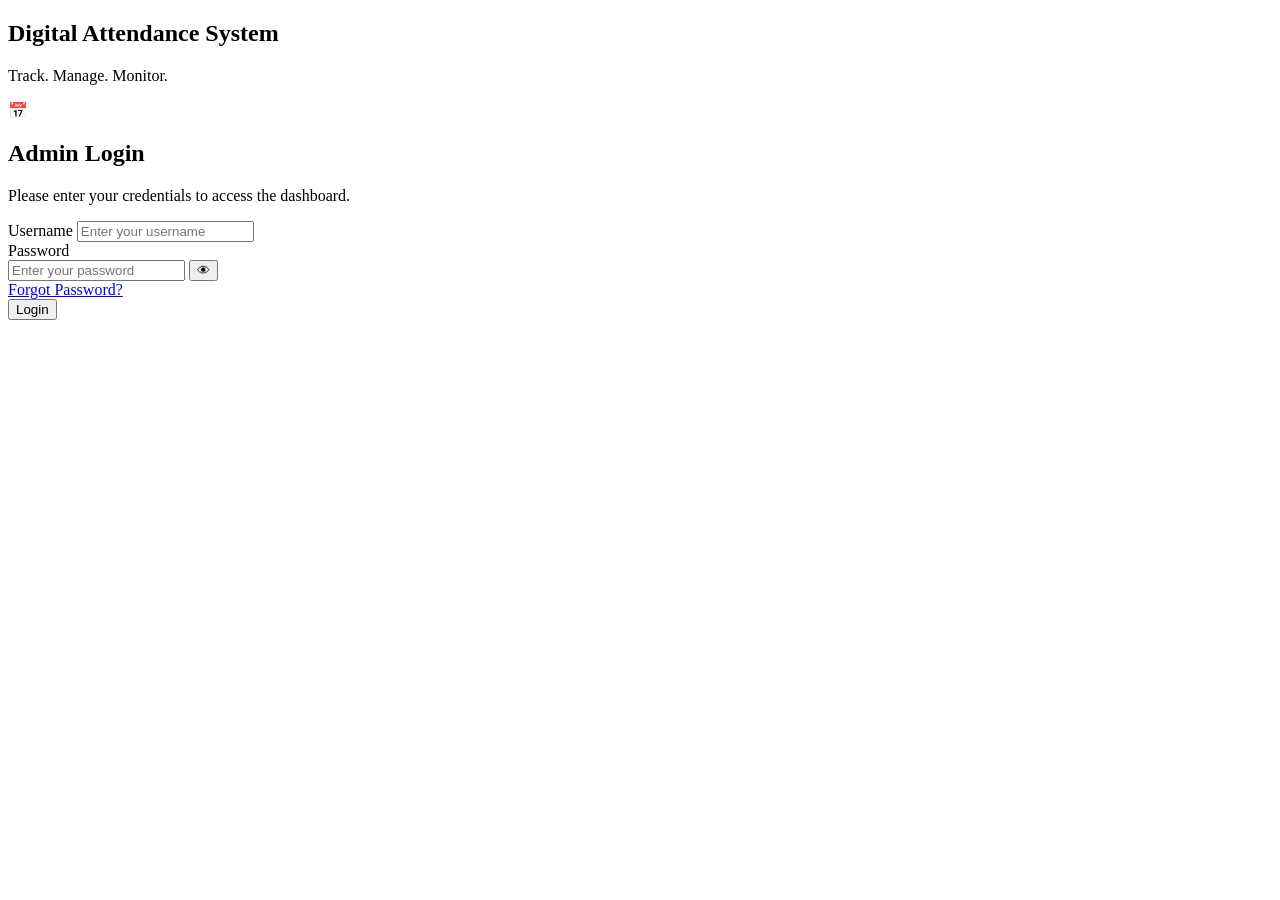
==== commit 0e8d5335: "Update index.html" ====
--- a/index.html
+++ b/index.html
@@ -1,1746 +1,898 @@
 <!DOCTYPE html>
 <html lang="en">
 <head>
-<meta charset="UTF-8">
-<meta name="viewport" content="width=device-width, initial-scale=1.0">
-<title>Digital Attendance System</title>
-
-<style>
-:root {
-    --blue: #0961e8;
-    --dark: #082650;
-    --green: #12a653;
-    --red: #e5394f;
-    --purple: #7444e8;
-    --bg: #f3f7fd;
-    --text: #14294a;
-}
-
-* {
-    box-sizing: border-box;
-}
-
-body {
-    margin: 0;
-    font-family: "Segoe UI", Arial, sans-serif;
-    background: var(--bg);
-    color: var(--text);
-}
-
-button, input, select {
-    font: inherit;
-}
-
-button {
-    cursor: pointer;
-}
-
-input, select {
-    width: 100%;
-    padding: 12px;
-    border: 1px solid #d5e0ef;
-    border-radius: 10px;
-    background: white;
-}
-
-.hidden {
-    display: none !important;
-}
-
-/* LOGIN PAGE */
-
-.login-wrap {
-    min-height: 100vh;
-    padding: 20px;
-    display: grid;
-    grid-template-columns: 1fr 1fr;
-    gap: 20px;
-    background: linear-gradient(135deg, #d8eaff, #f5f9ff);
-}
-
-.hero {
-    min-height: 600px;
-    border-radius: 25px;
-    background: linear-gradient(135deg, #1679e9, #062a61);
-    display: flex;
-    justify-content: center;
-    align-items: center;
-    text-align: center;
-    color: white;
-    padding: 30px;
-    position: relative;
-    overflow: hidden;
-}
-
-.hero h1 {
-    font-size: clamp(35px, 4vw, 58px);
-    line-height: 1.1;
-    margin: 15px 0;
-}
-
-.hero-icon {
-    font-size: 75px;
-}
-
-.hero .welcome {
-    font-size: 22px;
-    font-weight: bold;
-}
-
-.hero .track {
-    font-size: 20px;
-    font-style: italic;
-    margin-top: 30px;
-}
-
-.people {
-    display: flex;
-    justify-content: center;
-    gap: 15px;
-    margin-top: 25px;
-}
-
-.person {
-    width: 95px;
-    height: 120px;
-    border-radius: 60px 60px 20px 20px;
-    background: linear-gradient(#fff, #dcecff);
-    position: relative;
-}
-
-.person:before {
-    content: "";
-    position: absolute;
-    width: 48px;
-    height: 48px;
-    background: #f2c7a6;
-    border: 4px solid #243e69;
-    border-radius: 50%;
-    top: 10px;
-    left: 22px;
-}
-
-.person:after {
-    content: "";
-    position: absolute;
-    width: 60px;
-    height: 65px;
-    background: #1670df;
-    border-radius: 15px;
-    bottom: 0;
-    left: 17px;
-}
-
-.person.girl:after {
-    background: #ed7195;
-}
-
-.login-panel {
-    display: flex;
-    justify-content: center;
-    align-items: center;
-}
-
-.login-card {
-    background: white;
-    width: min(100%, 460px);
-    padding: 35px;
-    border-radius: 25px;
-    box-shadow: 0 15px 45px #174b8c20;
-}
-
-.shield {
-    font-size: 55px;
-    text-align: center;
-    margin-bottom: 10px;
-}
-
-.login-card h2 {
-    text-align: center;
-    font-size: 32px;
-    margin: 0;
-}
-
-.sub {
-    text-align: center;
-    color: #687b99;
-    margin-bottom: 25px;
-}
-
-.field {
-    margin-bottom: 15px;
-}
-
-.field label {
-    display: block;
-    font-size: 13px;
-    font-weight: bold;
-    margin-bottom: 7px;
-}
-
-.password-wrap {
-    position: relative;
-}
-
-.password-wrap input {
-    padding-right: 45px;
-}
-
-.eye {
-    position: absolute;
-    right: 10px;
-    top: 50%;
-    transform: translateY(-50%);
-    border: none;
-    background: transparent;
-    color: #526987;
-}
-
-.forgot {
-    text-align: right;
-    margin-bottom: 18px;
-}
-
-.forgot button {
-    background: none;
-    border: none;
-    color: var(--blue);
-    font-weight: bold;
-}
-
-.primary {
-    background: linear-gradient(100deg, #0870f5, #084fc7);
-    color: white;
-    border: none;
-    border-radius: 10px;
-    padding: 13px 18px;
-    font-weight: bold;
-}
-
-.login-submit {
-    width: 100%;
-    font-size: 17px;
-}
-
-.hint {
-    text-align: center;
-    color: #8090a7;
-    font-size: 12px;
-    margin-top: 18px;
-}
-
-/* DASHBOARD */
-
-.app {
-    min-height: 100vh;
-    display: grid;
-    grid-template-columns: 240px 1fr;
-}
-
-.sidebar {
-    background: linear-gradient(180deg, #071d3d, #092a55);
-    color: white;
-    padding: 20px 12px;
-    display: flex;
-    flex-direction: column;
-}
-
-.brand {
-    text-align: center;
-    padding-bottom: 20px;
-    border-bottom: 1px solid #ffffff20;
-}
-
-.brand-icon {
-    font-size: 40px;
-}
-
-.brand h2 {
-    font-size: 19px;
-}
-
-.brand small {
-    color: #a8c5ee;
-}
-
-.nav {
-    display: grid;
-    gap: 7px;
-    margin-top: 20px;
-}
-
-.nav button {
-    background: transparent;
-    color: #d8e6ff;
-    text-align: left;
-    padding: 13px;
-    border: none;
-    border-radius: 10px;
-}
-
-.nav button.active,
-.nav button:hover {
-    background: var(--blue);
-    color: white;
-}
-
-.sidebar-bottom {
-    margin-top: auto;
-    padding-top: 20px;
-}
-
-.profile {
-    margin-bottom: 15px;
-}
-
-.logout {
-    background: transparent;
-    color: white;
-    border: none;
-    padding: 12px;
-}
-
-.main {
-    padding: 22px;
-    min-width: 0;
-}
-
-.topbar {
-    display: flex;
-    justify-content: space-between;
-    align-items: center;
-    margin-bottom: 20px;
-}
-
-.topbar h1 {
-    font-size: 29px;
-    margin: 0 0 5px;
-}
-
-.topbar p {
-    color: #687b99;
-    margin: 0;
-}
-
-.banner {
-    background: linear-gradient(110deg, #e4f1ff, #f8fbff);
-    border: 1px solid #e0ecfb;
-    border-radius: 18px;
-    padding: 20px;
-    margin-bottom: 18px;
-}
-
-.banner h2 {
-    margin: 0 0 7px;
-}
-
-.banner p {
-    margin: 0;
-    color: #687b99;
-}
-
-/* DASHBOARD STATISTICS */
-
-.stats {
-    display: grid;
-    grid-template-columns: repeat(4, 1fr);
-    gap: 14px;
-    margin-bottom: 18px;
-}
-
-.stat {
-    padding: 18px;
-    border-radius: 15px;
-    text-align: center;
-}
-
-.stat .symbol {
-    font-size: 28px;
-}
-
-.stat .label {
-    font-size: 13px;
-    font-weight: bold;
-}
-
-.stat .number {
-    font-size: 28px;
-    font-weight: 850;
-}
-
-.stat.blue {
-    background: #e3efff;
-    color: #075bc9;
-}
-
-.stat.green {
-    background: #dcf7e9;
-    color: #078743;
-}
-
-.stat.red {
-    background: #ffeaed;
-    color: #d92e46;
-}
-
-.stat.purple {
-    background: #eee7ff;
-    color: #7040d7;
-}
-
-.dashboard-grid {
-    display: grid;
-    grid-template-columns: 1fr 1fr;
-    gap: 16px;
-}
-
-.panel {
-    background: white;
-    border: 1px solid #e2ebf7;
-    border-radius: 17px;
-    padding: 20px;
-}
-
-.panel h3 {
-    margin-top: 0;
-}
-
-/* PRESENT AND ABSENT CHART */
-
-.attendance-chart {
-    display: flex;
-    align-items: center;
-    justify-content: center;
-    gap: 25px;
-    min-height: 190px;
-}
-
-.donut {
-    width: 150px;
-    height: 150px;
-    border-radius: 50%;
-    display: grid;
-    place-items: center;
-    position: relative;
-}
-
-.donut:before {
-    content: "";
-    position: absolute;
-    inset: 20px;
-    background: white;
-    border-radius: 50%;
-}
-
-.donut-center {
-    position: relative;
-    text-align: center;
-}
-
-.donut-center strong {
-    display: block;
-    font-size: 25px;
-}
-
-.donut-center span {
-    font-size: 12px;
-    color: #687b99;
-}
-
-.legend {
-    display: grid;
-    gap: 13px;
-    font-size: 13px;
-    font-weight: bold;
-}
-
-.legend span {
-    display: flex;
-    align-items: center;
-    gap: 8px;
-}
-
-.dot {
-    width: 11px;
-    height: 11px;
-    border-radius: 50%;
-}
-
-.dot.blue {
-    background: var(--blue);
-}
-
-.dot.red {
-    background: var(--red);
-}
-
-/* QUICK ACTIONS */
-
-.quick-actions {
-    display: grid;
-    gap: 10px;
-}
-
-.quick-actions button {
-    padding: 12px;
-    border-radius: 10px;
-    background: white;
-    color: #16365f;
-    border: 1px solid #8bb9f6;
-    font-weight: bold;
-}
-
-.quick-actions button:first-child {
-    background: var(--blue);
-    color: white;
-}
-
-/* PAGES */
-
-.page {
-    display: none;
-}
-
-.page.active {
-    display: block;
-}
-
-.section-head {
-    display: flex;
-    justify-content: space-between;
-    align-items: center;
-    margin-bottom: 18px;
-}
-
-.section-head h2 {
-    margin: 0;
-}
-
-.section-head p {
-    color: #687b99;
-}
-
-.folders {
-    display: grid;
-    grid-template-columns: repeat(3, 1fr);
-    gap: 14px;
-}
-
-.folder {
-    background: white;
-    border: 1px solid #e1eaf6;
-    border-radius: 15px;
-    padding: 20px;
-    text-align: left;
-    color: var(--text);
-}
-
-.folder:hover {
-    border-color: #83b7ff;
-}
-
-.folder-icon {
-    font-size: 32px;
-}
-
-.folder h3 {
-    margin: 10px 0 5px;
-}
-
-.folder p {
-    color: #687b99;
-    font-size: 13px;
-}
-
-.form-card {
-    max-width: 850px;
-    background: white;
-    border: 1px solid #e1eaf6;
-    border-radius: 17px;
-    padding: 24px;
-}
-
-.form-grid {
-    display: grid;
-    grid-template-columns: 1fr 1fr;
-    gap: 15px;
-}
-
-.form-actions {
-    display: flex;
-    gap: 10px;
-    margin-top: 18px;
-}
-
-.secondary {
-    background: white;
-    border: 1px solid #d4e1f1;
-    color: #214268;
-    border-radius: 10px;
-    padding: 11px 14px;
-    font-weight: bold;
-}
-
-/* TABLE */
-
-.toolbar {
-    display: flex;
-    gap: 10px;
-    align-items: center;
-    flex-wrap: wrap;
-    margin-bottom: 16px;
-}
-
-.toolbar input {
-    max-width: 220px;
-}
-
-.table-wrap {
-    overflow: auto;
-    background: white;
-    border: 1px solid #e2ebf7;
-    border-radius: 14px;
-}
-
-table {
-    border-collapse: collapse;
-    width: 100%;
-    min-width: 700px;
-}
-
-th, td {
-    text-align: left;
-    padding: 13px;
-    border-bottom: 1px solid #edf2f8;
-    font-size: 13px;
-}
-
-th {
-    background: #f5f8fd;
-    color: #506582;
-}
-
-.status {
-    padding: 5px 9px;
-    border-radius: 30px;
-    font-size: 12px;
-    font-weight: bold;
-}
-
-.status.present {
-    background: #ddf8e8;
-    color: #078742;
-}
-
-.status.absent {
-    background: #ffeaed;
-    color: #d92e46;
-}
-
-.empty {
-    text-align: center;
-    color: #8291a7;
-    padding: 35px !important;
-}
-
-/* TIME IN / OUT */
-
-.time-card {
-    max-width: 850px;
-    margin: auto;
-    background: white;
-    border: 1px solid #e1eaf6;
-    border-radius: 22px;
-    padding: 30px;
-    text-align: center;
-}
-
-.time-card h2 {
-    font-size: 32px;
-    margin: 0 0 6px;
-}
-
-.time-grid {
-    display: grid;
-    grid-template-columns: 1fr 1fr;
-    gap: 15px;
-    text-align: left;
-}
-
-.time-buttons {
-    display: grid;
-    grid-template-columns: 1fr 1fr;
-    gap: 14px;
-    margin-top: 20px;
-}
-
-.time-buttons button {
-    padding: 20px;
-    font-size: 20px;
-    border-radius: 13px;
-    color: white;
-    font-weight: bold;
-}
-
-.time-in {
-    background: linear-gradient(100deg, #13ad55, #078b3e);
-}
-
-.time-out {
-    background: linear-gradient(100deg, #0870f5, #084fc7);
-}
-
-.toast {
-    position: fixed;
-    right: 20px;
-    bottom: 20px;
-    background: #092a55;
-    color: white;
-    padding: 14px 18px;
-    border-radius: 12px;
-}
-
-@media(max-width:950px) {
-    .login-wrap {
-        grid-template-columns: 1fr;
-    }
-
-    .hero {
-        min-height: 400px;
-    }
-
-    .app {
-        grid-template-columns: 190px 1fr;
-    }
-
-    .stats {
-        grid-template-columns: repeat(2, 1fr);
-    }
-
-    .dashboard-grid {
-        grid-template-columns: 1fr;
-    }
-
-    .folders {
-        grid-template-columns: repeat(2, 1fr);
-    }
-}
-
-@media(max-width:620px) {
-    .app {
-        display: block;
-    }
-
-    .sidebar {
-        min-height: auto;
-    }
-
-    .nav {
-        display: flex;
-        overflow: auto;
-    }
-
-    .nav button {
-        white-space: nowrap;
-    }
-
-    .sidebar-bottom {
-        display: none;
-    }
-
-    .main {
-        padding: 13px;
-    }
-
-    .form-grid,
-    .time-grid,
-    .time-buttons {
-        grid-template-columns: 1fr;
-    }
-
-    .folders {
-        grid-template-columns: 1fr 1fr;
-    }
-
-    .attendance-chart {
-        flex-wrap: wrap;
-    }
-}
-</style>
+    <meta charset="UTF-8">
+    <meta name="viewport" content="width=device-width, initial-scale=1.0">
+    <title>Digital Attendance System</title>
+
+    <link rel="stylesheet" href="style.css">
 </head>
 
 <body>
 
-<!-- LOGIN -->
-
-<div id="loginView" class="login-wrap">
-
-    <section class="hero">
-        <div>
-            <div class="hero-icon">🗓️</div>
-
-            <h1>Digital<br>Attendance System</h1>
-
-            <div class="welcome">Welcome</div>
-
-            <div class="people">
-                <div class="person"></div>
-                <div class="person girl"></div>
+    <!-- LOGIN PAGE -->
+    <section id="loginPage" class="login-page">
+
+        <div class="login-background"></div>
+
+        <div class="login-container">
+
+            <!-- LEFT SIDE -->
+            <div class="login-branding">
+
+                <div class="brand-content">
+
+                    <h1 class="system-title">
+                        Digital Attendance System
+                    </h1>
+
+                    <p class="system-tagline">
+                        Track. Manage. Monitor.
+                    </p>
+
+                </div>
+
             </div>
 
-            <div class="track">Track. Manage. Monitor.</div>
+            <!-- RIGHT SIDE -->
+            <div class="login-panel">
+
+                <div class="login-box">
+
+                    <div class="login-logo">
+                        <span class="logo-icon">📅</span>
+                    </div>
+
+                    <h2>Admin Login</h2>
+
+                    <p class="login-description">
+                        Please enter your credentials to access the dashboard.
+                    </p>
+
+                    <form id="adminLoginForm">
+
+                        <div class="form-group">
+                            <label for="adminUsername">Username</label>
+
+                            <input
+                                type="text"
+                                id="adminUsername"
+                                placeholder="Enter your username"
+                                required
+                            >
+                        </div>
+
+                        <div class="form-group">
+                            <label for="adminPassword">Password</label>
+
+                            <div class="password-field">
+
+                                <input
+                                    type="password"
+                                    id="adminPassword"
+                                    placeholder="Enter your password"
+                                    required
+                                >
+
+                                <button
+                                    type="button"
+                                    id="togglePassword"
+                                    class="password-toggle"
+                                >
+                                    👁
+                                </button>
+
+                            </div>
+                        </div>
+
+                        <div class="login-options">
+
+                            <a href="#" id="forgotPassword">
+                                Forgot Password?
+                            </a>
+
+                        </div>
+
+                        <button type="submit" class="login-button">
+                            Login
+                        </button>
+
+                        <p id="loginMessage" class="login-message"></p>
+
+                    </form>
+
+                </div>
+
+            </div>
+
         </div>
+
     </section>
 
-    <section class="login-panel">
-        <div class="login-card">
-
-            <div class="shield">🔒</div>
-
-            <h2>Admin Login</h2>
-            <p class="sub">Sign in to access the dashboard</p>
-
-            <form id="loginForm">
-
-                <div class="field">
-                    <label>Admin Username</label>
-                    <input id="adminUsername"
-                           placeholder="Enter admin username"
-                           required>
-                </div>
-
-                <div class="field">
-                    <label>Admin Password</label>
-
-                    <div class="password-wrap">
-                        <input id="adminPassword"
-                               type="password"
-                               placeholder="Enter admin password"
-                               required>
-
-                        <button class="eye"
-                                type="button"
-                                data-eye="adminPassword">◉</button>
-                    </div>
-                </div>
-
-                <div class="forgot">
-                    <button type="button" id="forgotBtn">
-                        🔐 Forgot Password?
-                    </button>
-                </div>
-
-                <button class="primary login-submit" type="submit">
-                    ↪ LOG IN
+
+    <!-- ADMIN DASHBOARD -->
+    <section id="dashboardPage" class="dashboard-page" style="display: none;">
+
+        <!-- SIDEBAR -->
+        <aside class="sidebar">
+
+            <div class="sidebar-brand">
+
+                <div class="sidebar-logo">📅</div>
+
+                <div>
+                    <h2>Digital Attendance</h2>
+                    <p>Faculty and Staff</p>
+                </div>
+
+            </div>
+
+            <nav class="sidebar-menu">
+
+                <a href="#" class="menu-item active" data-page="dashboard">
+                    <span>🏠</span>
+                    <span>Dashboard</span>
+                </a>
+
+                <a href="#" class="menu-item" data-page="employeeRegistration">
+                    <span>👤</span>
+                    <span>Employee Registration</span>
+                </a>
+
+                <a href="#" class="menu-item" data-page="attendanceRecord">
+                    <span>📋</span>
+                    <span>Attendance Record</span>
+                </a>
+
+                <a href="#" class="menu-item" data-page="monthlyRecord">
+                    <span>📅</span>
+                    <span>Monthly Record</span>
+                </a>
+
+            </nav>
+
+            <div class="sidebar-bottom">
+
+                <button id="logoutButton" class="logout-button">
+                    <span>🚪</span>
+                    Logout
                 </button>
 
-            </form>
-
-            <div class="hint">
-                Digital Attendance System | Faculty and Staff
             </div>
 
+        </aside>
+
+
+        <!-- MAIN CONTENT -->
+        <main class="main-content">
+
+            <!-- TOP HEADER -->
+            <header class="dashboard-header">
+
+                <div class="header-left">
+
+                    <h1 id="pageTitle">Dashboard</h1>
+
+                    <p id="pageSubtitle">
+                        Welcome to your Digital Attendance System.
+                    </p>
+
+                </div>
+
+                <div class="header-right">
+
+                    <div class="admin-profile">
+
+                        <div class="admin-avatar">A</div>
+
+                        <div class="admin-info">
+                            <h3>Administrator</h3>
+                            <p>Admin</p>
+                        </div>
+
+                    </div>
+
+                </div>
+
+            </header>
+
+
+            <!-- DASHBOARD OVERVIEW -->
+            <section id="dashboardOverview" class="content-page">
+
+                <!-- TODAY'S ATTENDANCE -->
+                <div class="today-attendance-section">
+
+                    <div class="section-heading">
+
+                        <div>
+                            <h2>Today's Attendance</h2>
+
+                            <p>
+                                Overview of today's faculty and staff attendance.
+                            </p>
+                        </div>
+
+                        <div class="today-date">
+                            <span>📅</span>
+                            <span id="todayDate">Today's Date</span>
+                        </div>
+
+                    </div>
+
+
+                    <!-- ATTENDANCE CARDS -->
+                    <div class="attendance-summary-cards">
+
+                        <div class="summary-card employees-card">
+
+                            <div class="summary-card-icon">👥</div>
+
+                            <div class="summary-card-info">
+                                <p>Total Employees</p>
+                                <h2 id="totalEmployees">0</h2>
+                            </div>
+
+                        </div>
+
+                        <div class="summary-card present-card">
+
+                            <div class="summary-card-icon">✔</div>
+
+                            <div class="summary-card-info">
+                                <p>Present</p>
+                                <h2 id="presentCount">0</h2>
+                            </div>
+
+                        </div>
+
+                        <div class="summary-card absent-card">
+
+                            <div class="summary-card-icon">✖</div>
+
+                            <div class="summary-card-info">
+                                <p>Absent</p>
+                                <h2 id="absentCount">0</h2>
+                            </div>
+
+                        </div>
+
+                        <div class="summary-card on-time-card">
+
+                            <div class="summary-card-icon">⏰</div>
+
+                            <div class="summary-card-info">
+                                <p>On Time</p>
+                                <h2 id="onTimeCount">0</h2>
+                            </div>
+
+                        </div>
+
+                    </div>
+
+                </div>
+
+
+                <!-- DASHBOARD LOWER CONTENT -->
+                <div class="dashboard-lower-content">
+
+                    <!-- ATTENDANCE CHART -->
+                    <div class="dashboard-card attendance-chart-card">
+
+                        <div class="card-header">
+
+                            <div>
+                                <h2>Attendance Overview</h2>
+                                <p>Today's attendance summary</p>
+                            </div>
+
+                        </div>
+
+                        <div class="attendance-chart-container">
+
+                            <div id="attendanceChart" class="attendance-chart">
+
+                                <div class="chart-center">
+                                    <h2 id="chartTotal">0</h2>
+                                    <p>Employees</p>
+                                </div>
+
+                            </div>
+
+                        </div>
+
+                        <div class="chart-legend">
+
+                            <div class="legend-item">
+                                <span class="legend-color present-color"></span>
+                                <span>Present</span>
+                            </div>
+
+                            <div class="legend-item">
+                                <span class="legend-color absent-color"></span>
+                                <span>Absent</span>
+                            </div>
+
+                        </div>
+
+                    </div>
+
+
+                    <!-- QUICK ACTIONS -->
+                    <div class="dashboard-card quick-actions-card">
+
+                        <div class="card-header">
+
+                            <div>
+                                <h2>Quick Actions</h2>
+                                <p>Manage attendance easily</p>
+                            </div>
+
+                        </div>
+
+                        <div class="quick-actions">
+
+                            <button
+                                class="quick-action-button"
+                                data-page="employeeRegistration"
+                            >
+                                <span class="quick-action-icon">👤</span>
+
+                                <div>
+                                    <h3>Employee Registration</h3>
+                                    <p>Register a new employee</p>
+                                </div>
+
+                                <span class="action-arrow">›</span>
+                            </button>
+
+
+                            <button
+                                class="quick-action-button"
+                                data-page="attendanceRecord"
+                            >
+                                <span class="quick-action-icon">📋</span>
+
+                                <div>
+                                    <h3>Attendance Record</h3>
+                                    <p>View daily attendance</p>
+                                </div>
+
+                                <span class="action-arrow">›</span>
+                            </button>
+
+
+                            <button
+                                class="quick-action-button"
+                                data-page="monthlyRecord"
+                            >
+                                <span class="quick-action-icon">📅</span>
+
+                                <div>
+                                    <h3>Monthly Record</h3>
+                                    <p>View monthly attendance</p>
+                                </div>
+
+                                <span class="action-arrow">›</span>
+                            </button>
+
+                        </div>
+
+                    </div>
+
+                </div>
+
+            </section>
+
+
+            <!-- EMPLOYEE REGISTRATION -->
+            <section
+                id="employeeRegistrationPage"
+                class="content-page"
+                style="display: none;"
+            >
+
+                <div class="dashboard-card registration-card">
+
+                    <div class="card-header">
+
+                        <div>
+                            <h2>Employee Registration</h2>
+
+                            <p>
+                                Register your information to use the attendance system.
+                            </p>
+                        </div>
+
+                    </div>
+
+                    <form id="employeeRegistrationForm">
+
+                        <div class="form-row">
+
+                            <div class="form-group">
+                                <label for="employeeID">Employee ID</label>
+
+                                <input
+                                    type="text"
+                                    id="employeeID"
+                                    placeholder="Enter Employee ID"
+                                    required
+                                >
+                            </div>
+
+                            <div class="form-group">
+                                <label for="employeeName">Employee Name</label>
+
+                                <input
+                                    type="text"
+                                    id="employeeName"
+                                    placeholder="Enter Employee Name"
+                                    required
+                                >
+                            </div>
+
+                        </div>
+
+
+                        <div class="form-row">
+
+                            <div class="form-group">
+                                <label for="employeePosition">Position</label>
+
+                                <select id="employeePosition" required>
+
+                                    <option value="">Select Position</option>
+                                    <option value="Faculty">Faculty</option>
+                                    <option value="Staff">Staff</option>
+
+                                </select>
+
+                            </div>
+
+
+                            <div class="form-group">
+                                <label for="employeeDepartment">Department</label>
+
+                                <select id="employeeDepartment" required>
+
+                                    <option value="">Select Department</option>
+                                    <option value="BSCRIM">BSCRIM</option>
+                                    <option value="BSIT">BSIT</option>
+                                    <option value="BSHM">BSHM</option>
+                                    <option value="BSED">BSED</option>
+                                    <option value="BSBA">BSBA</option>
+                                    <option value="BEED">BEED</option>
+
+                                </select>
+
+                            </div>
+
+                        </div>
+
+
+                        <div class="form-group">
+
+                            <label for="employeePassword">
+                                Personal Password
+                            </label>
+
+                            <input
+                                type="password"
+                                id="employeePassword"
+                                placeholder="Create your personal password"
+                                required
+                            >
+
+                        </div>
+
+
+                        <div class="form-buttons">
+
+                            <button type="reset" class="cancel-button">
+                                Clear
+                            </button>
+
+                            <button type="submit" class="save-button">
+                                Save Employee
+                            </button>
+
+                        </div>
+
+                        <p id="registrationMessage"></p>
+
+                    </form>
+
+                </div>
+
+            </section>
+
+
+            <!-- ATTENDANCE RECORD -->
+            <section
+                id="attendanceRecordPage"
+                class="content-page"
+                style="display: none;"
+            >
+
+                <div class="dashboard-card">
+
+                    <div class="card-header">
+
+                        <div>
+                            <h2>Attendance Record</h2>
+
+                            <p>
+                                View and monitor employee attendance records.
+                            </p>
+                        </div>
+
+                    </div>
+
+
+                    <!-- DEPARTMENT FOLDERS -->
+                    <div class="department-folder-container">
+
+                        <button class="department-folder" data-department="BSCRIM">
+                            <span class="folder-icon">📁</span>
+                            <h3>BSCRIM</h3>
+                        </button>
+
+                        <button class="department-folder" data-department="BSIT">
+                            <span class="folder-icon">📁</span>
+                            <h3>BSIT</h3>
+                        </button>
+
+                        <button class="department-folder" data-department="BSHM">
+                            <span class="folder-icon">📁</span>
+                            <h3>BSHM</h3>
+                        </button>
+
+                        <button class="department-folder" data-department="BSED">
+                            <span class="folder-icon">📁</span>
+                            <h3>BSED</h3>
+                        </button>
+
+                        <button class="department-folder" data-department="BSBA">
+                            <span class="folder-icon">📁</span>
+                            <h3>BSBA</h3>
+                        </button>
+
+                        <button class="department-folder" data-department="BEED">
+                            <span class="folder-icon">📁</span>
+                            <h3>BEED</h3>
+                        </button>
+
+                    </div>
+
+
+                    <!-- RECORD TABLE -->
+                    <div id="departmentAttendanceRecords" style="display: none;">
+
+                        <div class="record-toolbar">
+
+                            <h2 id="attendanceDepartmentTitle">
+                                Department Attendance
+                            </h2>
+
+                            <div class="record-filters">
+
+                                <input
+                                    type="date"
+                                    id="attendanceDateFilter"
+                                >
+
+                                <button id="backToDepartments">
+                                    Back to Departments
+                                </button>
+
+                            </div>
+
+                        </div>
+
+
+                        <div class="table-container">
+
+                            <table class="attendance-table">
+
+                                <thead>
+                                    <tr>
+                                        <th>Employee ID</th>
+                                        <th>Employee Name</th>
+                                        <th>Department</th>
+                                        <th>Date</th>
+                                        <th>Time In</th>
+                                        <th>Time Out</th>
+                                        <th>Status</th>
+                                    </tr>
+                                </thead>
+
+                                <tbody id="attendanceTableBody">
+
+                                    <tr>
+                                        <td colspan="7">
+                                            No attendance records available.
+                                        </td>
+                                    </tr>
+
+                                </tbody>
+
+                            </table>
+
+                        </div>
+
+                    </div>
+
+                </div>
+
+            </section>
+
+
+            <!-- MONTHLY RECORD -->
+            <section
+                id="monthlyRecordPage"
+                class="content-page"
+                style="display: none;"
+            >
+
+                <div class="dashboard-card">
+
+                    <div class="card-header">
+
+                        <div>
+                            <h2>Monthly Record</h2>
+
+                            <p>
+                                View employee attendance records by month and department.
+                            </p>
+                        </div>
+
+                    </div>
+
+
+                    <!-- MONTHLY DEPARTMENT FOLDERS -->
+                    <div class="department-folder-container">
+
+                        <button class="monthly-department-folder" data-department="BSCRIM">
+                            <span class="folder-icon">📁</span>
+                            <h3>BSCRIM</h3>
+                        </button>
+
+                        <button class="monthly-department-folder" data-department="BSIT">
+                            <span class="folder-icon">📁</span>
+                            <h3>BSIT</h3>
+                        </button>
+
+                        <button class="monthly-department-folder" data-department="BSHM">
+                            <span class="folder-icon">📁</span>
+                            <h3>BSHM</h3>
+                        </button>
+
+                        <button class="monthly-department-folder" data-department="BSED">
+                            <span class="folder-icon">📁</span>
+                            <h3>BSED</h3>
+                        </button>
+
+                        <button class="monthly-department-folder" data-department="BSBA">
+                            <span class="folder-icon">📁</span>
+                            <h3>BSBA</h3>
+                        </button>
+
+                        <button class="monthly-department-folder" data-department="BEED">
+                            <span class="folder-icon">📁</span>
+                            <h3>BEED</h3>
+                        </button>
+
+                    </div>
+
+
+                    <!-- MONTHLY TABLE -->
+                    <div id="monthlyDepartmentRecords" style="display: none;">
+
+                        <div class="record-toolbar">
+
+                            <h2 id="monthlyDepartmentTitle">
+                                Monthly Attendance
+                            </h2>
+
+                            <div class="record-filters">
+
+                                <select id="monthlyFilter">
+
+                                    <option value="">Select Month</option>
+                                    <option value="01">January</option>
+                                    <option value="02">February</option>
+                                    <option value="03">March</option>
+                                    <option value="04">April</option>
+                                    <option value="05">May</option>
+                                    <option value="06">June</option>
+                                    <option value="07">July</option>
+                                    <option value="08">August</option>
+                                    <option value="09">September</option>
+                                    <option value="10">October</option>
+                                    <option value="11">November</option>
+                                    <option value="12">December</option>
+
+                                </select>
+
+
+                                <select id="monthlyYearFilter">
+
+                                    <option value="">Select Year</option>
+
+                                </select>
+
+
+                                <button id="backToMonthlyDepartments">
+                                    Back to Departments
+                                </button>
+
+                            </div>
+
+                        </div>
+
+
+                        <div class="table-container">
+
+                            <table class="attendance-table">
+
+                                <thead>
+                                    <tr>
+                                        <th>Employee ID</th>
+                                        <th>Employee Name</th>
+                                        <th>Department</th>
+                                        <th>Date</th>
+                                        <th>Time In</th>
+                                        <th>Time Out</th>
+                                        <th>Status</th>
+                                    </tr>
+                                </thead>
+
+                                <tbody id="monthlyTableBody">
+
+                                    <tr>
+                                        <td colspan="7">
+                                            No monthly records available.
+                                        </td>
+                                    </tr>
+
+                                </tbody>
+
+                            </table>
+
+                        </div>
+
+                    </div>
+
+                </div>
+
+            </section>
+
+
+            <!-- FOOTER -->
+            <footer class="dashboard-footer">
+
+                <p>
+                    © 2026 Digital Attendance System for Faculty and Staff
+                </p>
+
+            </footer>
+
+        </main>
+
+    </section>
+
+
+    <!-- EMPLOYEE TIME IN / TIME OUT PAGE -->
+    <section id="employeeAttendancePage" style="display: none;">
+
+        <div class="employee-attendance-container">
+
+            <div class="employee-attendance-header">
+
+                <h1>Digital Attendance System</h1>
+
+                <p>Track. Manage. Monitor.</p>
+
+            </div>
+
+
+            <div class="employee-attendance-card">
+
+                <h2>Employee Attendance</h2>
+
+                <p>
+                    Enter your registered information to record your attendance.
+                </p>
+
+
+                <form id="employeeAttendanceForm">
+
+                    <div class="form-group">
+
+                        <label for="attendanceEmployeeID">
+                            Employee ID
+                        </label>
+
+                        <input
+                            type="text"
+                            id="attendanceEmployeeID"
+                            placeholder="Enter Employee ID"
+                            required
+                        >
+
+                    </div>
+
+
+                    <div class="form-group">
+
+                        <label for="attendanceEmployeeName">
+                            Employee Name
+                        </label>
+
+                        <input
+                            type="text"
+                            id="attendanceEmployeeName"
+                            placeholder="Enter Employee Name"
+                            required
+                        >
+
+                    </div>
+
+
+                    <div class="form-group">
+
+                        <label for="attendanceEmployeePassword">
+                            Personal Password
+                        </label>
+
+                        <input
+                            type="password"
+                            id="attendanceEmployeePassword"
+                            placeholder="Enter your password"
+                            required
+                        >
+
+                    </div>
+
+
+                    <div class="employee-attendance-buttons">
+
+                        <button type="button" id="timeInButton">
+                            Time In
+                        </button>
+
+                        <button type="button" id="timeOutButton">
+                            Time Out
+                        </button>
+
+                    </div>
+
+                    <p id="employeeAttendanceMessage"></p>
+
+                </form>
+
+
+                <div class="employee-registration-link">
+
+                    <p>
+                        Not registered yet?
+                        <a href="#" id="employeeRegisterLink">
+                            Register here
+                        </a>
+                    </p>
+
+                </div>
+
+            </div>
+
         </div>
+
     </section>
 
-</div>
-
-<!-- DASHBOARD -->
-
-<div id="appView" class="app hidden">
-
-    <aside class="sidebar">
-
-        <div class="brand">
-            <div class="brand-icon">🎓</div>
-            <h2>Digital Attendance<br>System</h2>
-            <small>Admin Panel</small>
-        </div>
-
-        <nav class="nav">
-
-            <button class="active" data-page="home">⌂ Home</button>
-
-            <button data-page="register">♟ Employee Registration</button>
-
-            <button data-page="attendance">▣ Attendance Record</button>
-
-            <button data-page="monthly">▦ Monthly Record</button>
-
-            <button data-page="time">◷ Employee Time In/Out</button>
-
-        </nav>
-
-        <div class="sidebar-bottom">
-            <div class="profile">👤 Welcome, Admin</div>
-            <button class="logout" id="logoutBtn">↪ Log Out</button>
-        </div>
-
-    </aside>
-
-    <main class="main">
-
-        <header class="topbar">
-
-            <div>
-                <h1 id="pageWelcome">Welcome, Admin!</h1>
-                <p id="pageSubtitle">Here's today's attendance overview.</p>
-            </div>
-
-            <div>📅 <span id="todayLabel"></span> 🔔</div>
-
-        </header>
-
-        <!-- HOME -->
-
-        <section id="homePage" class="page active">
-
-            <div class="banner">
-                <h2>Today's Attendance</h2>
-                <p>Here’s your daily attendance overview.</p>
-            </div>
-
-            <div class="stats">
-
-                <div class="stat blue">
-                    <div class="symbol">👥</div>
-                    <div class="label">Employees</div>
-                    <div class="number" id="employeeCount">0</div>
-                </div>
-
-                <div class="stat green">
-                    <div class="symbol">✔</div>
-                    <div class="label">Present</div>
-                    <div class="number" id="presentCount">0</div>
-                </div>
-
-                <div class="stat red">
-                    <div class="symbol">✖</div>
-                    <div class="label">Absent</div>
-                    <div class="number" id="absentCount">0</div>
-                </div>
-
-                <div class="stat purple">
-                    <div class="symbol">◷</div>
-                    <div class="label">On Time</div>
-                    <div class="number" id="onTimeCount">0</div>
-                </div>
-
-            </div>
-
-            <div class="dashboard-grid">
-
-                <div class="panel">
-
-                    <h3>Today's Attendance</h3>
-
-                    <div class="attendance-chart">
-
-                        <div class="donut" id="donut">
-                            <div class="donut-center">
-                                <strong id="presentPercent">0%</strong>
-                                <span>Present</span>
-                            </div>
-                        </div>
-
-                        <div class="legend">
-                            <span>
-                                <i class="dot blue"></i>
-                                Present (<b id="legendPresent">0</b>)
-                            </span>
-
-                            <span>
-                                <i class="dot red"></i>
-                                Absent (<b id="legendAbsent">0</b>)
-                            </span>
-                        </div>
-
-                    </div>
-
-                </div>
-
-                <div class="panel">
-
-                    <h3>Quick Actions</h3>
-
-                    <div class="quick-actions">
-
-                        <button data-go="register">＋ Register Employee</button>
-
-                        <button data-go="attendance">▣ View Attendance</button>
-
-                        <button data-go="monthly">▦ View Monthly Record</button>
-
-                        <button data-go="time">◷ Employee Time In / Out</button>
-
-                    </div>
-
-                </div>
-
-            </div>
-
-        </section>
-
-        <!-- EMPLOYEE REGISTRATION -->
-
-        <section id="registerPage" class="page">
-
-            <div class="section-head">
-                <div>
-                    <h2>Employee Registration</h2>
-                    <p>Register faculty or staff member.</p>
-                </div>
-            </div>
-
-            <div class="form-card">
-
-                <form id="employeeForm">
-
-                    <div class="form-grid">
-
-                        <div class="field">
-                            <label>Employee ID *</label>
-                            <input id="employeeId" placeholder="Enter Employee ID" required>
-                        </div>
-
-                        <div class="field">
-                            <label>Full Name *</label>
-                            <input id="employeeName" placeholder="Enter Full Name" required>
-                        </div>
-
-                        <div class="field">
-                            <label>Password *</label>
-
-                            <div class="password-wrap">
-                                <input id="employeePassword"
-                                       type="password"
-                                       placeholder="Create Password"
-                                       required>
-
-                                <button class="eye"
-                                        type="button"
-                                        data-eye="employeePassword">◉</button>
-                            </div>
-                        </div>
-
-                        <div class="field">
-                            <label>Position *</label>
-
-                            <select id="employeePosition" required>
-                                <option value="">Select Position</option>
-                                <option>Faculty</option>
-                                <option>Staff</option>
-                            </select>
-                        </div>
-
-                        <div class="field">
-                            <label>Department *</label>
-
-                            <select id="employeeDepartment" required>
-                                <option value="">Select Department</option>
-                                <option>BSCRIM</option>
-                                <option>BSIT</option>
-                                <option>BSHM</option>
-                                <option>BSED</option>
-                                <option>BSBA</option>
-                                <option>BEED</option>
-                            </select>
-                        </div>
-
-                    </div>
-
-                    <div class="form-actions">
-                        <button class="primary" type="submit">▣ Save Employee</button>
-                        <button class="secondary" type="reset">↺ Cancel</button>
-                    </div>
-
-                </form>
-
-            </div>
-
-        </section>
-
-        <!-- ATTENDANCE RECORD -->
-
-        <section id="attendancePage" class="page">
-
-            <div class="section-head">
-                <div>
-                    <h2>Attendance Record</h2>
-                    <p>Select department folder.</p>
-                </div>
-
-                <button class="secondary" data-go="home">← Dashboard</button>
-            </div>
-
-            <div id="attendanceFolders" class="folders"></div>
-
-            <div id="attendanceDetail" class="hidden"></div>
-
-        </section>
-
-        <!-- MONTHLY RECORD -->
-
-        <section id="monthlyPage" class="page">
-
-            <div class="section-head">
-                <div>
-                    <h2>Monthly Record</h2>
-                    <p>Choose a department to view monthly attendance.</p>
-                </div>
-
-                <button class="secondary" data-go="home">← Dashboard</button>
-            </div>
-
-            <div id="monthlyFolders" class="folders"></div>
-
-            <div id="monthlyDetail" class="hidden"></div>
-
-        </section>
-
-        <!-- TIME IN / TIME OUT -->
-
-        <section id="timePage" class="page">
-
-            <div class="time-card">
-
-                <div style="font-size:48px;color:#0961e8">◷</div>
-
-                <h2>Employee Attendance</h2>
-
-                <p class="sub">Time In and Time Out</p>
-
-                <div class="time-grid">
-
-                    <div class="field">
-                        <label>Employee ID</label>
-                        <input id="punchId" placeholder="Enter Employee ID">
-                    </div>
-
-                    <div class="field">
-                        <label>Password</label>
-
-                        <div class="password-wrap">
-                            <input id="punchPassword"
-                                   type="password"
-                                   placeholder="Enter Password">
-
-                            <button class="eye"
-                                    type="button"
-                                    data-eye="punchPassword">◉</button>
-                        </div>
-                    </div>
-
-                </div>
-
-                <div class="time-buttons">
-
-                    <button class="time-in" id="timeInBtn">
-                        ↻ TIME IN
-                    </button>
-
-                    <button class="time-out" id="timeOutBtn">
-                        ↪ TIME OUT
-                    </button>
-
-                </div>
-
-                <p style="font-weight:bold;font-style:italic;margin-top:20px">
-                    Be On Time. Be Productive.
-                </p>
-
-            </div>
-
-        </section>
-
-    </main>
-
-</div>
-
-<div id="toast" class="toast hidden"></div>
-
-<script>
-
-const DEPARTMENTS = [
-    "BSCRIM",
-    "BSIT",
-    "BSHM",
-    "BSED",
-    "BSBA",
-    "BEED"
-];
-
-const $ = id => document.getElementById(id);
-
-let employees = JSON.parse(localStorage.getItem("das_employees") || "[]");
-let records = JSON.parse(localStorage.getItem("das_records") || "[]");
-
-function saveData() {
-    localStorage.setItem("das_employees", JSON.stringify(employees));
-    localStorage.setItem("das_records", JSON.stringify(records));
-}
-
-function today() {
-    const d = new Date();
-
-    return d.getFullYear() + "-" +
-        String(d.getMonth() + 1).padStart(2, "0") + "-" +
-        String(d.getDate()).padStart(2, "0");
-}
-
-$("todayLabel").textContent = new Date().toLocaleDateString(
-    undefined,
-    { year: "numeric", month: "long", day: "numeric" }
-);
-
-function notify(message) {
-    const toast = $("toast");
-
-    toast.textContent = message;
-    toast.classList.remove("hidden");
-
-    setTimeout(() => toast.classList.add("hidden"), 3000);
-}
-
-/* NAVIGATION */
-
-function showPage(page) {
-
-    document.querySelectorAll(".page").forEach(p => {
-        p.classList.remove("active");
-    });
-
-    $(page + "Page").classList.add("active");
-
-    document.querySelectorAll(".nav button").forEach(b => {
-        b.classList.toggle("active", b.dataset.page === page);
-    });
-
-    const titles = {
-        home: ["Welcome, Admin!", "Here's today's attendance overview."],
-        register: ["Employee Registration", "Register faculty or staff."],
-        attendance: ["Attendance Record", "View attendance by department."],
-        monthly: ["Monthly Record", "View monthly attendance."],
-        time: ["Employee Attendance", "Time In and Time Out."]
-    };
-
-    $("pageWelcome").textContent = titles[page][0];
-    $("pageSubtitle").textContent = titles[page][1];
-
-    if (page === "attendance") renderFolders("attendance");
-    if (page === "monthly") renderFolders("monthly");
-}
-
-document.querySelectorAll("[data-page]").forEach(button => {
-    button.addEventListener("click", () => showPage(button.dataset.page));
-});
-
-document.querySelectorAll("[data-go]").forEach(button => {
-    button.addEventListener("click", () => showPage(button.dataset.go));
-});
-
-/* PASSWORD EYE */
-
-document.querySelectorAll("[data-eye]").forEach(button => {
-
-    button.addEventListener("click", () => {
-
-        const input = $(button.dataset.eye);
-
-        input.type = input.type === "password" ? "text" : "password";
-
-        button.textContent = input.type === "password" ? "◉" : "◎";
-
-    });
-
-});
-
-/* ADMIN LOGIN */
-
-$("loginForm").addEventListener("submit", function(e) {
-
-    e.preventDefault();
-
-    const username = $("adminUsername").value.trim();
-    const password = $("adminPassword").value;
-
-    if (username === "admin" && password === "admin123") {
-
-        $("loginView").classList.add("hidden");
-        $("appView").classList.remove("hidden");
-
-        showPage("home");
-        refreshDashboard();
-
-        notify("Welcome, Admin!");
-
-    } else {
-
-        notify("Incorrect username or password.");
-
-    }
-
-});
-
-/* FORGOT PASSWORD */
-
-$("forgotBtn").addEventListener("click", function() {
-
-    notify("Contact the system administrator to reset the admin password.");
-
-});
-
-/* LOGOUT */
-
-$("logoutBtn").addEventListener("click", function() {
-
-    $("appView").classList.add("hidden");
-    $("loginView").classList.remove("hidden");
-
-    $("adminPassword").value = "";
-
-    notify("You have logged out.");
-
-});
-
-/* EMPLOYEE REGISTRATION */
-
-$("employeeForm").addEventListener("submit", function(e) {
-
-    e.preventDefault();
-
-    const id = $("employeeId").value.trim();
-
-    const duplicate = employees.some(
-        emp => emp.id.toLowerCase() === id.toLowerCase()
-    );
-
-    if (duplicate) {
-        notify("Employee ID already registered.");
-        return;
-    }
-
-    const employee = {
-
-        id: id,
-
-        name: $("employeeName").value.trim(),
-
-        password: $("employeePassword").value,
-
-        position: $("employeePosition").value,
-
-        department: $("employeeDepartment").value
-
-    };
-
-    employees.push(employee);
-
-    saveData();
-
-    this.reset();
-
-    refreshDashboard();
-
-    notify("Employee registered successfully.");
-
-});
-
-/* TIME IN AND TIME OUT */
-
-function punch(type) {
-
-    const id = $("punchId").value.trim();
-    const password = $("punchPassword").value;
-
-    const employee = employees.find(emp =>
-        emp.id.toLowerCase() === id.toLowerCase() &&
-        emp.password === password
-    );
-
-    if (!employee) {
-        notify("Incorrect Employee ID or Password.");
-        return;
-    }
-
-    let record = records.find(r =>
-        r.employeeId === employee.id &&
-        r.date === today()
-    );
-
-    if (!record) {
-
-        record = {
-            employeeId: employee.id,
-            name: employee.name,
-            department: employee.department,
-            position: employee.position,
-            date: today(),
-            timeIn: "",
-            timeOut: "",
-            status: "Absent"
-        };
-
-        records.push(record);
-
-    }
-
-    const now = new Date().toLocaleTimeString([], {
-        hour: "2-digit",
-        minute: "2-digit"
-    });
-
-    if (type === "in") {
-
-        if (record.timeIn) {
-            notify("You already recorded Time In today.");
-            return;
-        }
-
-        record.timeIn = now;
-        record.status = "Present";
-
-        notify("Time In recorded: " + now);
-
-    } else {
-
-        if (!record.timeIn) {
-            notify("Please Time In first.");
-            return;
-        }
-
-        if (record.timeOut) {
-            notify("You already recorded Time Out today.");
-            return;
-        }
-
-        record.timeOut = now;
-
-        notify("Time Out recorded: " + now);
-
-    }
-
-    saveData();
-
-    refreshDashboard();
-
-}
-
-$("timeInBtn").addEventListener("click", () => punch("in"));
-
-$("timeOutBtn").addEventListener("click", () => punch("out"));
-
-/* DASHBOARD ATTENDANCE COUNTS */
-
-function refreshDashboard() {
-
-    const dailyRecords = records.filter(r =>
-        r.date === today() && r.timeIn
-    );
-
-    const present = dailyRecords.length;
-
-    const absent = Math.max(employees.length - present, 0);
-
-    const percent = employees.length
-        ? Math.round((present / employees.length) * 100)
-        : 0;
-
-    $("employeeCount").textContent = employees.length;
-
-    $("presentCount").textContent = present;
-
-    $("absentCount").textContent = absent;
-
-    $("onTimeCount").textContent = present;
-
-    $("legendPresent").textContent = present;
-
-    $("legendAbsent").textContent = absent;
-
-    $("presentPercent").textContent = percent + "%";
-
-    const bluePercentage = employees.length
-        ? (present / employees.length) * 100
-        : 0;
-
-    $("donut").style.background =
-        `conic-gradient(var(--blue) 0% ${bluePercentage}%, var(--red) ${bluePercentage}% 100%)`;
-
-}
-
-/* DEPARTMENT FOLDERS */
-
-function renderFolders(type) {
-
-    const container = $(
-        type === "attendance"
-            ? "attendanceFolders"
-            : "monthlyFolders"
-    );
-
-    const detail = $(
-        type === "attendance"
-            ? "attendanceDetail"
-            : "monthlyDetail"
-    );
-
-    detail.classList.add("hidden");
-
-    container.classList.remove("hidden");
-
-    container.innerHTML = DEPARTMENTS.map(dep => {
-
-        const count = employees.filter(
-            emp => emp.department === dep
-        ).length;
-
-        return `
-            <button class="folder" data-department="${dep}">
-                <div class="folder-icon">📁</div>
-                <h3>${dep}</h3>
-                <p>${count} registered employees</p>
-            </button>
-        `;
-
-    }).join("");
-
-    container.querySelectorAll("[data-department]").forEach(button => {
-
-        button.addEventListener("click", () => {
-
-            openDepartment(type, button.dataset.department);
-
-        });
-
-    });
-
-}
-
-/* DEPARTMENT RECORDS */
-
-function openDepartment(type, department) {
-
-    const container = $(
-        type === "attendance"
-            ? "attendanceFolders"
-            : "monthlyFolders"
-    );
-
-    const detail = $(
-        type === "attendance"
-            ? "attendanceDetail"
-            : "monthlyDetail"
-    );
-
-    container.classList.add("hidden");
-
-    detail.classList.remove("hidden");
-
-    if (type === "attendance") {
-
-        detail.innerHTML = `
-            <div class="section-head">
-                <div>
-                    <h2>📁 ${department} Attendance</h2>
-                    <p>Attendance records for ${department}</p>
-                </div>
-
-                <button class="secondary" id="backFolders">
-                    ← Departments
-                </button>
-            </div>
-
-            <div class="toolbar">
-                <label>Select Date:</label>
-                <input type="date" id="attendanceDate" value="${today()}">
-
-                <button class="secondary" id="showAllDates">
-                    All Dates
-                </button>
-            </div>
-
-            <div id="recordTable"></div>
-        `;
-
-        $("backFolders").onclick = () => renderFolders(type);
-
-        $("attendanceDate").onchange = () => {
-            renderAttendanceTable(
-                department,
-                $("attendanceDate").value
-            );
-        };
-
-        $("showAllDates").onclick = () => {
-            renderAttendanceTable(department, "all");
-        };
-
-        renderAttendanceTable(department, today());
-
-    } else {
-
-        detail.innerHTML = `
-            <div class="section-head">
-                <div>
-                    <h2>📁 ${department} Monthly Record</h2>
-                    <p>Monthly attendance records for ${department}</p>
-                </div>
-
-                <button class="secondary" id="backFolders">
-                    ← Departments
-                </button>
-            </div>
-
-            <div class="toolbar">
-                <label>Select Month:</label>
-                <input type="month" id="monthFilter" value="${today().slice(0,7)}">
-
-                <button class="secondary" id="showAllMonths">
-                    All Months
-                </button>
-            </div>
-
-            <div id="recordTable"></div>
-        `;
-
-        $("backFolders").onclick = () => renderFolders(type);
-
-        $("monthFilter").onchange = () => {
-            renderMonthlyTable(
-                department,
-                $("monthFilter").value
-            );
-        };
-
-        $("showAllMonths").onclick = () => {
-            renderMonthlyTable(department, "all");
-        };
-
-        renderMonthlyTable(department, today().slice(0,7));
-
-    }
-
-}
-
-/* TABLE DISPLAY */
-
-function tableHtml(rows) {
-
-    if (!rows.length) {
-
-        return `
-            <div class="table-wrap">
-                <table>
-                    <tbody>
-                        <tr>
-                            <td class="empty">
-                                No attendance records found.
-                            </td>
-                        </tr>
-                    </tbody>
-                </table>
-            </div>
-        `;
-
-    }
-
-    return `
-        <div class="table-wrap">
-
-            <table>
-
-                <thead>
-                    <tr>
-                        <th>Employee ID</th>
-                        <th>Employee Name</th>
-                        <th>Department</th>
-                        <th>Date</th>
-                        <th>Time In</th>
-                        <th>Time Out</th>
-                        <th>Status</th>
-                    </tr>
-                </thead>
-
-                <tbody>
-
-                    ${rows.map(record => `
-                        <tr>
-                            <td>${escapeHtml(record.employeeId)}</td>
-                            <td>${escapeHtml(record.name)}</td>
-                            <td>${escapeHtml(record.department)}</td>
-                            <td>${record.date}</td>
-                            <td>${record.timeIn || "—"}</td>
-                            <td>${record.timeOut || "—"}</td>
-
-                            <td>
-                                <span class="status ${
-                                    record.status === "Present"
-                                    ? "present"
-                                    : "absent"
-                                }">
-                                    ${record.status}
-                                </span>
-                            </td>
-                        </tr>
-                    `).join("")}
-
-                </tbody>
-
-            </table>
-
-        </div>
-    `;
-
-}
-
-function renderAttendanceTable(department, date) {
-
-    const rows = records.filter(record =>
-
-        record.department === department &&
-
-        (date === "all" || record.date === date)
-
-    ).sort((a,b) => b.date.localeCompare(a.date));
-
-    $("recordTable").innerHTML = tableHtml(rows);
-
-}
-
-function renderMonthlyTable(department, month) {
-
-    const rows = records.filter(record =>
-
-        record.department === department &&
-
-        (month === "all" || record.date.startsWith(month))
-
-    ).sort((a,b) => b.date.localeCompare(a.date));
-
-    $("recordTable").innerHTML = tableHtml(rows);
-
-}
-
-/* BASIC HTML ESCAPING */
-
-function escapeHtml(text) {
-
-    return String(text).replace(/[&<>"']/g, character => {
-
-        return {
-            "&": "&amp;",
-            "<": "&lt;",
-            ">": "&gt;",
-            '"': "&quot;",
-            "'": "&#39;"
-        }[character];
-
-    });
-
-}
-
-</script>
+
+    <!-- JAVASCRIPT -->
+    <script src="script.js"></script>
 
 </body>
 </html>
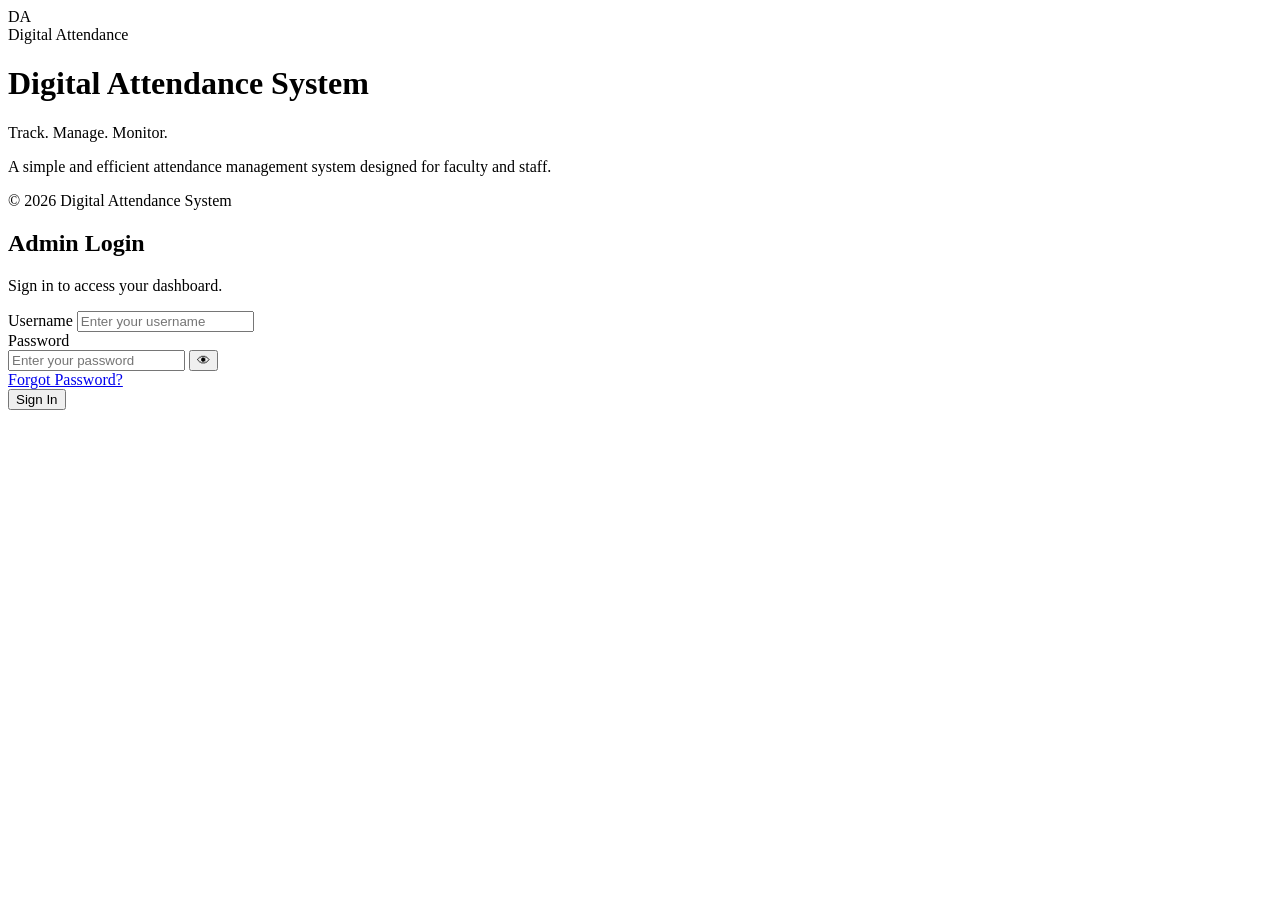
==== commit cf645b3d: "Update index.html" ====
--- a/index.html
+++ b/index.html
@@ -1,3 +1,4 @@
+
 <!DOCTYPE html>
 <html lang="en">
 <head>
@@ -5,96 +6,98 @@
     <meta name="viewport" content="width=device-width, initial-scale=1.0">
     <title>Digital Attendance System</title>
 
-    <link rel="stylesheet" href="style.css">
+    <link rel="stylesheet" href="css/style.css">
 </head>
-
 <body>
 
-    <!-- LOGIN PAGE -->
-    <section id="loginPage" class="login-page">
-
-        <div class="login-background"></div>
+    <div class="login-page">
 
         <div class="login-container">
 
             <!-- LEFT SIDE -->
-            <div class="login-branding">
+            <div class="login-left">
 
-                <div class="brand-content">
+                <div class="brand">
+                    <div class="brand-icon">DA</div>
+                    <span>Digital Attendance</span>
+                </div>
 
-                    <h1 class="system-title">
-                        Digital Attendance System
-                    </h1>
+                <div class="welcome-content">
+                    <h1>Digital Attendance System</h1>
 
-                    <p class="system-tagline">
+                    <p class="tagline">
                         Track. Manage. Monitor.
                     </p>
 
+                    <p class="description">
+                        A simple and efficient attendance management
+                        system designed for faculty and staff.
+                    </p>
+                </div>
+
+                <div class="login-footer">
+                    © 2026 Digital Attendance System
                 </div>
 
             </div>
 
             <!-- RIGHT SIDE -->
-            <div class="login-panel">
+            <div class="login-right">
 
-                <div class="login-box">
+                <div class="login-form-wrapper">
 
-                    <div class="login-logo">
-                        <span class="logo-icon">📅</span>
+                    <div class="form-heading">
+                        <h2>Admin Login</h2>
+                        <p>Sign in to access your dashboard.</p>
                     </div>
-
-                    <h2>Admin Login</h2>
-
-                    <p class="login-description">
-                        Please enter your credentials to access the dashboard.
-                    </p>
 
                     <form id="adminLoginForm">
 
                         <div class="form-group">
-                            <label for="adminUsername">Username</label>
+                            <label for="username">Username</label>
 
                             <input
                                 type="text"
-                                id="adminUsername"
+                                id="username"
+                                name="username"
                                 placeholder="Enter your username"
                                 required
+                                autocomplete="username"
                             >
                         </div>
 
                         <div class="form-group">
-                            <label for="adminPassword">Password</label>
+                            <label for="password">Password</label>
 
-                            <div class="password-field">
-
+                            <div class="password-wrapper">
                                 <input
                                     type="password"
-                                    id="adminPassword"
+                                    id="password"
+                                    name="password"
                                     placeholder="Enter your password"
                                     required
+                                    autocomplete="current-password"
                                 >
 
                                 <button
                                     type="button"
+                                    class="password-toggle"
                                     id="togglePassword"
-                                    class="password-toggle"
+                                    aria-label="Show password"
                                 >
                                     👁
                                 </button>
-
                             </div>
                         </div>
 
-                        <div class="login-options">
-
+                        <div class="forgot-password">
                             <a href="#" id="forgotPassword">
                                 Forgot Password?
                             </a>
-
                         </div>
 
                         <button type="submit" class="login-button">
-                            Login
+                            Sign In
                         </button>
 
                         <p id="loginMessage" class="login-message"></p>
@@ -107,792 +110,9 @@
 
         </div>
 
-    </section>
+    </div>
 
-
-    <!-- ADMIN DASHBOARD -->
-    <section id="dashboardPage" class="dashboard-page" style="display: none;">
-
-        <!-- SIDEBAR -->
-        <aside class="sidebar">
-
-            <div class="sidebar-brand">
-
-                <div class="sidebar-logo">📅</div>
-
-                <div>
-                    <h2>Digital Attendance</h2>
-                    <p>Faculty and Staff</p>
-                </div>
-
-            </div>
-
-            <nav class="sidebar-menu">
-
-                <a href="#" class="menu-item active" data-page="dashboard">
-                    <span>🏠</span>
-                    <span>Dashboard</span>
-                </a>
-
-                <a href="#" class="menu-item" data-page="employeeRegistration">
-                    <span>👤</span>
-                    <span>Employee Registration</span>
-                </a>
-
-                <a href="#" class="menu-item" data-page="attendanceRecord">
-                    <span>📋</span>
-                    <span>Attendance Record</span>
-                </a>
-
-                <a href="#" class="menu-item" data-page="monthlyRecord">
-                    <span>📅</span>
-                    <span>Monthly Record</span>
-                </a>
-
-            </nav>
-
-            <div class="sidebar-bottom">
-
-                <button id="logoutButton" class="logout-button">
-                    <span>🚪</span>
-                    Logout
-                </button>
-
-            </div>
-
-        </aside>
-
-
-        <!-- MAIN CONTENT -->
-        <main class="main-content">
-
-            <!-- TOP HEADER -->
-            <header class="dashboard-header">
-
-                <div class="header-left">
-
-                    <h1 id="pageTitle">Dashboard</h1>
-
-                    <p id="pageSubtitle">
-                        Welcome to your Digital Attendance System.
-                    </p>
-
-                </div>
-
-                <div class="header-right">
-
-                    <div class="admin-profile">
-
-                        <div class="admin-avatar">A</div>
-
-                        <div class="admin-info">
-                            <h3>Administrator</h3>
-                            <p>Admin</p>
-                        </div>
-
-                    </div>
-
-                </div>
-
-            </header>
-
-
-            <!-- DASHBOARD OVERVIEW -->
-            <section id="dashboardOverview" class="content-page">
-
-                <!-- TODAY'S ATTENDANCE -->
-                <div class="today-attendance-section">
-
-                    <div class="section-heading">
-
-                        <div>
-                            <h2>Today's Attendance</h2>
-
-                            <p>
-                                Overview of today's faculty and staff attendance.
-                            </p>
-                        </div>
-
-                        <div class="today-date">
-                            <span>📅</span>
-                            <span id="todayDate">Today's Date</span>
-                        </div>
-
-                    </div>
-
-
-                    <!-- ATTENDANCE CARDS -->
-                    <div class="attendance-summary-cards">
-
-                        <div class="summary-card employees-card">
-
-                            <div class="summary-card-icon">👥</div>
-
-                            <div class="summary-card-info">
-                                <p>Total Employees</p>
-                                <h2 id="totalEmployees">0</h2>
-                            </div>
-
-                        </div>
-
-                        <div class="summary-card present-card">
-
-                            <div class="summary-card-icon">✔</div>
-
-                            <div class="summary-card-info">
-                                <p>Present</p>
-                                <h2 id="presentCount">0</h2>
-                            </div>
-
-                        </div>
-
-                        <div class="summary-card absent-card">
-
-                            <div class="summary-card-icon">✖</div>
-
-                            <div class="summary-card-info">
-                                <p>Absent</p>
-                                <h2 id="absentCount">0</h2>
-                            </div>
-
-                        </div>
-
-                        <div class="summary-card on-time-card">
-
-                            <div class="summary-card-icon">⏰</div>
-
-                            <div class="summary-card-info">
-                                <p>On Time</p>
-                                <h2 id="onTimeCount">0</h2>
-                            </div>
-
-                        </div>
-
-                    </div>
-
-                </div>
-
-
-                <!-- DASHBOARD LOWER CONTENT -->
-                <div class="dashboard-lower-content">
-
-                    <!-- ATTENDANCE CHART -->
-                    <div class="dashboard-card attendance-chart-card">
-
-                        <div class="card-header">
-
-                            <div>
-                                <h2>Attendance Overview</h2>
-                                <p>Today's attendance summary</p>
-                            </div>
-
-                        </div>
-
-                        <div class="attendance-chart-container">
-
-                            <div id="attendanceChart" class="attendance-chart">
-
-                                <div class="chart-center">
-                                    <h2 id="chartTotal">0</h2>
-                                    <p>Employees</p>
-                                </div>
-
-                            </div>
-
-                        </div>
-
-                        <div class="chart-legend">
-
-                            <div class="legend-item">
-                                <span class="legend-color present-color"></span>
-                                <span>Present</span>
-                            </div>
-
-                            <div class="legend-item">
-                                <span class="legend-color absent-color"></span>
-                                <span>Absent</span>
-                            </div>
-
-                        </div>
-
-                    </div>
-
-
-                    <!-- QUICK ACTIONS -->
-                    <div class="dashboard-card quick-actions-card">
-
-                        <div class="card-header">
-
-                            <div>
-                                <h2>Quick Actions</h2>
-                                <p>Manage attendance easily</p>
-                            </div>
-
-                        </div>
-
-                        <div class="quick-actions">
-
-                            <button
-                                class="quick-action-button"
-                                data-page="employeeRegistration"
-                            >
-                                <span class="quick-action-icon">👤</span>
-
-                                <div>
-                                    <h3>Employee Registration</h3>
-                                    <p>Register a new employee</p>
-                                </div>
-
-                                <span class="action-arrow">›</span>
-                            </button>
-
-
-                            <button
-                                class="quick-action-button"
-                                data-page="attendanceRecord"
-                            >
-                                <span class="quick-action-icon">📋</span>
-
-                                <div>
-                                    <h3>Attendance Record</h3>
-                                    <p>View daily attendance</p>
-                                </div>
-
-                                <span class="action-arrow">›</span>
-                            </button>
-
-
-                            <button
-                                class="quick-action-button"
-                                data-page="monthlyRecord"
-                            >
-                                <span class="quick-action-icon">📅</span>
-
-                                <div>
-                                    <h3>Monthly Record</h3>
-                                    <p>View monthly attendance</p>
-                                </div>
-
-                                <span class="action-arrow">›</span>
-                            </button>
-
-                        </div>
-
-                    </div>
-
-                </div>
-
-            </section>
-
-
-            <!-- EMPLOYEE REGISTRATION -->
-            <section
-                id="employeeRegistrationPage"
-                class="content-page"
-                style="display: none;"
-            >
-
-                <div class="dashboard-card registration-card">
-
-                    <div class="card-header">
-
-                        <div>
-                            <h2>Employee Registration</h2>
-
-                            <p>
-                                Register your information to use the attendance system.
-                            </p>
-                        </div>
-
-                    </div>
-
-                    <form id="employeeRegistrationForm">
-
-                        <div class="form-row">
-
-                            <div class="form-group">
-                                <label for="employeeID">Employee ID</label>
-
-                                <input
-                                    type="text"
-                                    id="employeeID"
-                                    placeholder="Enter Employee ID"
-                                    required
-                                >
-                            </div>
-
-                            <div class="form-group">
-                                <label for="employeeName">Employee Name</label>
-
-                                <input
-                                    type="text"
-                                    id="employeeName"
-                                    placeholder="Enter Employee Name"
-                                    required
-                                >
-                            </div>
-
-                        </div>
-
-
-                        <div class="form-row">
-
-                            <div class="form-group">
-                                <label for="employeePosition">Position</label>
-
-                                <select id="employeePosition" required>
-
-                                    <option value="">Select Position</option>
-                                    <option value="Faculty">Faculty</option>
-                                    <option value="Staff">Staff</option>
-
-                                </select>
-
-                            </div>
-
-
-                            <div class="form-group">
-                                <label for="employeeDepartment">Department</label>
-
-                                <select id="employeeDepartment" required>
-
-                                    <option value="">Select Department</option>
-                                    <option value="BSCRIM">BSCRIM</option>
-                                    <option value="BSIT">BSIT</option>
-                                    <option value="BSHM">BSHM</option>
-                                    <option value="BSED">BSED</option>
-                                    <option value="BSBA">BSBA</option>
-                                    <option value="BEED">BEED</option>
-
-                                </select>
-
-                            </div>
-
-                        </div>
-
-
-                        <div class="form-group">
-
-                            <label for="employeePassword">
-                                Personal Password
-                            </label>
-
-                            <input
-                                type="password"
-                                id="employeePassword"
-                                placeholder="Create your personal password"
-                                required
-                            >
-
-                        </div>
-
-
-                        <div class="form-buttons">
-
-                            <button type="reset" class="cancel-button">
-                                Clear
-                            </button>
-
-                            <button type="submit" class="save-button">
-                                Save Employee
-                            </button>
-
-                        </div>
-
-                        <p id="registrationMessage"></p>
-
-                    </form>
-
-                </div>
-
-            </section>
-
-
-            <!-- ATTENDANCE RECORD -->
-            <section
-                id="attendanceRecordPage"
-                class="content-page"
-                style="display: none;"
-            >
-
-                <div class="dashboard-card">
-
-                    <div class="card-header">
-
-                        <div>
-                            <h2>Attendance Record</h2>
-
-                            <p>
-                                View and monitor employee attendance records.
-                            </p>
-                        </div>
-
-                    </div>
-
-
-                    <!-- DEPARTMENT FOLDERS -->
-                    <div class="department-folder-container">
-
-                        <button class="department-folder" data-department="BSCRIM">
-                            <span class="folder-icon">📁</span>
-                            <h3>BSCRIM</h3>
-                        </button>
-
-                        <button class="department-folder" data-department="BSIT">
-                            <span class="folder-icon">📁</span>
-                            <h3>BSIT</h3>
-                        </button>
-
-                        <button class="department-folder" data-department="BSHM">
-                            <span class="folder-icon">📁</span>
-                            <h3>BSHM</h3>
-                        </button>
-
-                        <button class="department-folder" data-department="BSED">
-                            <span class="folder-icon">📁</span>
-                            <h3>BSED</h3>
-                        </button>
-
-                        <button class="department-folder" data-department="BSBA">
-                            <span class="folder-icon">📁</span>
-                            <h3>BSBA</h3>
-                        </button>
-
-                        <button class="department-folder" data-department="BEED">
-                            <span class="folder-icon">📁</span>
-                            <h3>BEED</h3>
-                        </button>
-
-                    </div>
-
-
-                    <!-- RECORD TABLE -->
-                    <div id="departmentAttendanceRecords" style="display: none;">
-
-                        <div class="record-toolbar">
-
-                            <h2 id="attendanceDepartmentTitle">
-                                Department Attendance
-                            </h2>
-
-                            <div class="record-filters">
-
-                                <input
-                                    type="date"
-                                    id="attendanceDateFilter"
-                                >
-
-                                <button id="backToDepartments">
-                                    Back to Departments
-                                </button>
-
-                            </div>
-
-                        </div>
-
-
-                        <div class="table-container">
-
-                            <table class="attendance-table">
-
-                                <thead>
-                                    <tr>
-                                        <th>Employee ID</th>
-                                        <th>Employee Name</th>
-                                        <th>Department</th>
-                                        <th>Date</th>
-                                        <th>Time In</th>
-                                        <th>Time Out</th>
-                                        <th>Status</th>
-                                    </tr>
-                                </thead>
-
-                                <tbody id="attendanceTableBody">
-
-                                    <tr>
-                                        <td colspan="7">
-                                            No attendance records available.
-                                        </td>
-                                    </tr>
-
-                                </tbody>
-
-                            </table>
-
-                        </div>
-
-                    </div>
-
-                </div>
-
-            </section>
-
-
-            <!-- MONTHLY RECORD -->
-            <section
-                id="monthlyRecordPage"
-                class="content-page"
-                style="display: none;"
-            >
-
-                <div class="dashboard-card">
-
-                    <div class="card-header">
-
-                        <div>
-                            <h2>Monthly Record</h2>
-
-                            <p>
-                                View employee attendance records by month and department.
-                            </p>
-                        </div>
-
-                    </div>
-
-
-                    <!-- MONTHLY DEPARTMENT FOLDERS -->
-                    <div class="department-folder-container">
-
-                        <button class="monthly-department-folder" data-department="BSCRIM">
-                            <span class="folder-icon">📁</span>
-                            <h3>BSCRIM</h3>
-                        </button>
-
-                        <button class="monthly-department-folder" data-department="BSIT">
-                            <span class="folder-icon">📁</span>
-                            <h3>BSIT</h3>
-                        </button>
-
-                        <button class="monthly-department-folder" data-department="BSHM">
-                            <span class="folder-icon">📁</span>
-                            <h3>BSHM</h3>
-                        </button>
-
-                        <button class="monthly-department-folder" data-department="BSED">
-                            <span class="folder-icon">📁</span>
-                            <h3>BSED</h3>
-                        </button>
-
-                        <button class="monthly-department-folder" data-department="BSBA">
-                            <span class="folder-icon">📁</span>
-                            <h3>BSBA</h3>
-                        </button>
-
-                        <button class="monthly-department-folder" data-department="BEED">
-                            <span class="folder-icon">📁</span>
-                            <h3>BEED</h3>
-                        </button>
-
-                    </div>
-
-
-                    <!-- MONTHLY TABLE -->
-                    <div id="monthlyDepartmentRecords" style="display: none;">
-
-                        <div class="record-toolbar">
-
-                            <h2 id="monthlyDepartmentTitle">
-                                Monthly Attendance
-                            </h2>
-
-                            <div class="record-filters">
-
-                                <select id="monthlyFilter">
-
-                                    <option value="">Select Month</option>
-                                    <option value="01">January</option>
-                                    <option value="02">February</option>
-                                    <option value="03">March</option>
-                                    <option value="04">April</option>
-                                    <option value="05">May</option>
-                                    <option value="06">June</option>
-                                    <option value="07">July</option>
-                                    <option value="08">August</option>
-                                    <option value="09">September</option>
-                                    <option value="10">October</option>
-                                    <option value="11">November</option>
-                                    <option value="12">December</option>
-
-                                </select>
-
-
-                                <select id="monthlyYearFilter">
-
-                                    <option value="">Select Year</option>
-
-                                </select>
-
-
-                                <button id="backToMonthlyDepartments">
-                                    Back to Departments
-                                </button>
-
-                            </div>
-
-                        </div>
-
-
-                        <div class="table-container">
-
-                            <table class="attendance-table">
-
-                                <thead>
-                                    <tr>
-                                        <th>Employee ID</th>
-                                        <th>Employee Name</th>
-                                        <th>Department</th>
-                                        <th>Date</th>
-                                        <th>Time In</th>
-                                        <th>Time Out</th>
-                                        <th>Status</th>
-                                    </tr>
-                                </thead>
-
-                                <tbody id="monthlyTableBody">
-
-                                    <tr>
-                                        <td colspan="7">
-                                            No monthly records available.
-                                        </td>
-                                    </tr>
-
-                                </tbody>
-
-                            </table>
-
-                        </div>
-
-                    </div>
-
-                </div>
-
-            </section>
-
-
-            <!-- FOOTER -->
-            <footer class="dashboard-footer">
-
-                <p>
-                    © 2026 Digital Attendance System for Faculty and Staff
-                </p>
-
-            </footer>
-
-        </main>
-
-    </section>
-
-
-    <!-- EMPLOYEE TIME IN / TIME OUT PAGE -->
-    <section id="employeeAttendancePage" style="display: none;">
-
-        <div class="employee-attendance-container">
-
-            <div class="employee-attendance-header">
-
-                <h1>Digital Attendance System</h1>
-
-                <p>Track. Manage. Monitor.</p>
-
-            </div>
-
-
-            <div class="employee-attendance-card">
-
-                <h2>Employee Attendance</h2>
-
-                <p>
-                    Enter your registered information to record your attendance.
-                </p>
-
-
-                <form id="employeeAttendanceForm">
-
-                    <div class="form-group">
-
-                        <label for="attendanceEmployeeID">
-                            Employee ID
-                        </label>
-
-                        <input
-                            type="text"
-                            id="attendanceEmployeeID"
-                            placeholder="Enter Employee ID"
-                            required
-                        >
-
-                    </div>
-
-
-                    <div class="form-group">
-
-                        <label for="attendanceEmployeeName">
-                            Employee Name
-                        </label>
-
-                        <input
-                            type="text"
-                            id="attendanceEmployeeName"
-                            placeholder="Enter Employee Name"
-                            required
-                        >
-
-                    </div>
-
-
-                    <div class="form-group">
-
-                        <label for="attendanceEmployeePassword">
-                            Personal Password
-                        </label>
-
-                        <input
-                            type="password"
-                            id="attendanceEmployeePassword"
-                            placeholder="Enter your password"
-                            required
-                        >
-
-                    </div>
-
-
-                    <div class="employee-attendance-buttons">
-
-                        <button type="button" id="timeInButton">
-                            Time In
-                        </button>
-
-                        <button type="button" id="timeOutButton">
-                            Time Out
-                        </button>
-
-                    </div>
-
-                    <p id="employeeAttendanceMessage"></p>
-
-                </form>
-
-
-                <div class="employee-registration-link">
-
-                    <p>
-                        Not registered yet?
-                        <a href="#" id="employeeRegisterLink">
-                            Register here
-                        </a>
-                    </p>
-
-                </div>
-
-            </div>
-
-        </div>
-
-    </section>
-
-
-    <!-- JAVASCRIPT -->
-    <script src="script.js"></script>
+    <script src="js/auth.js"></script>
 
 </body>
 </html>
